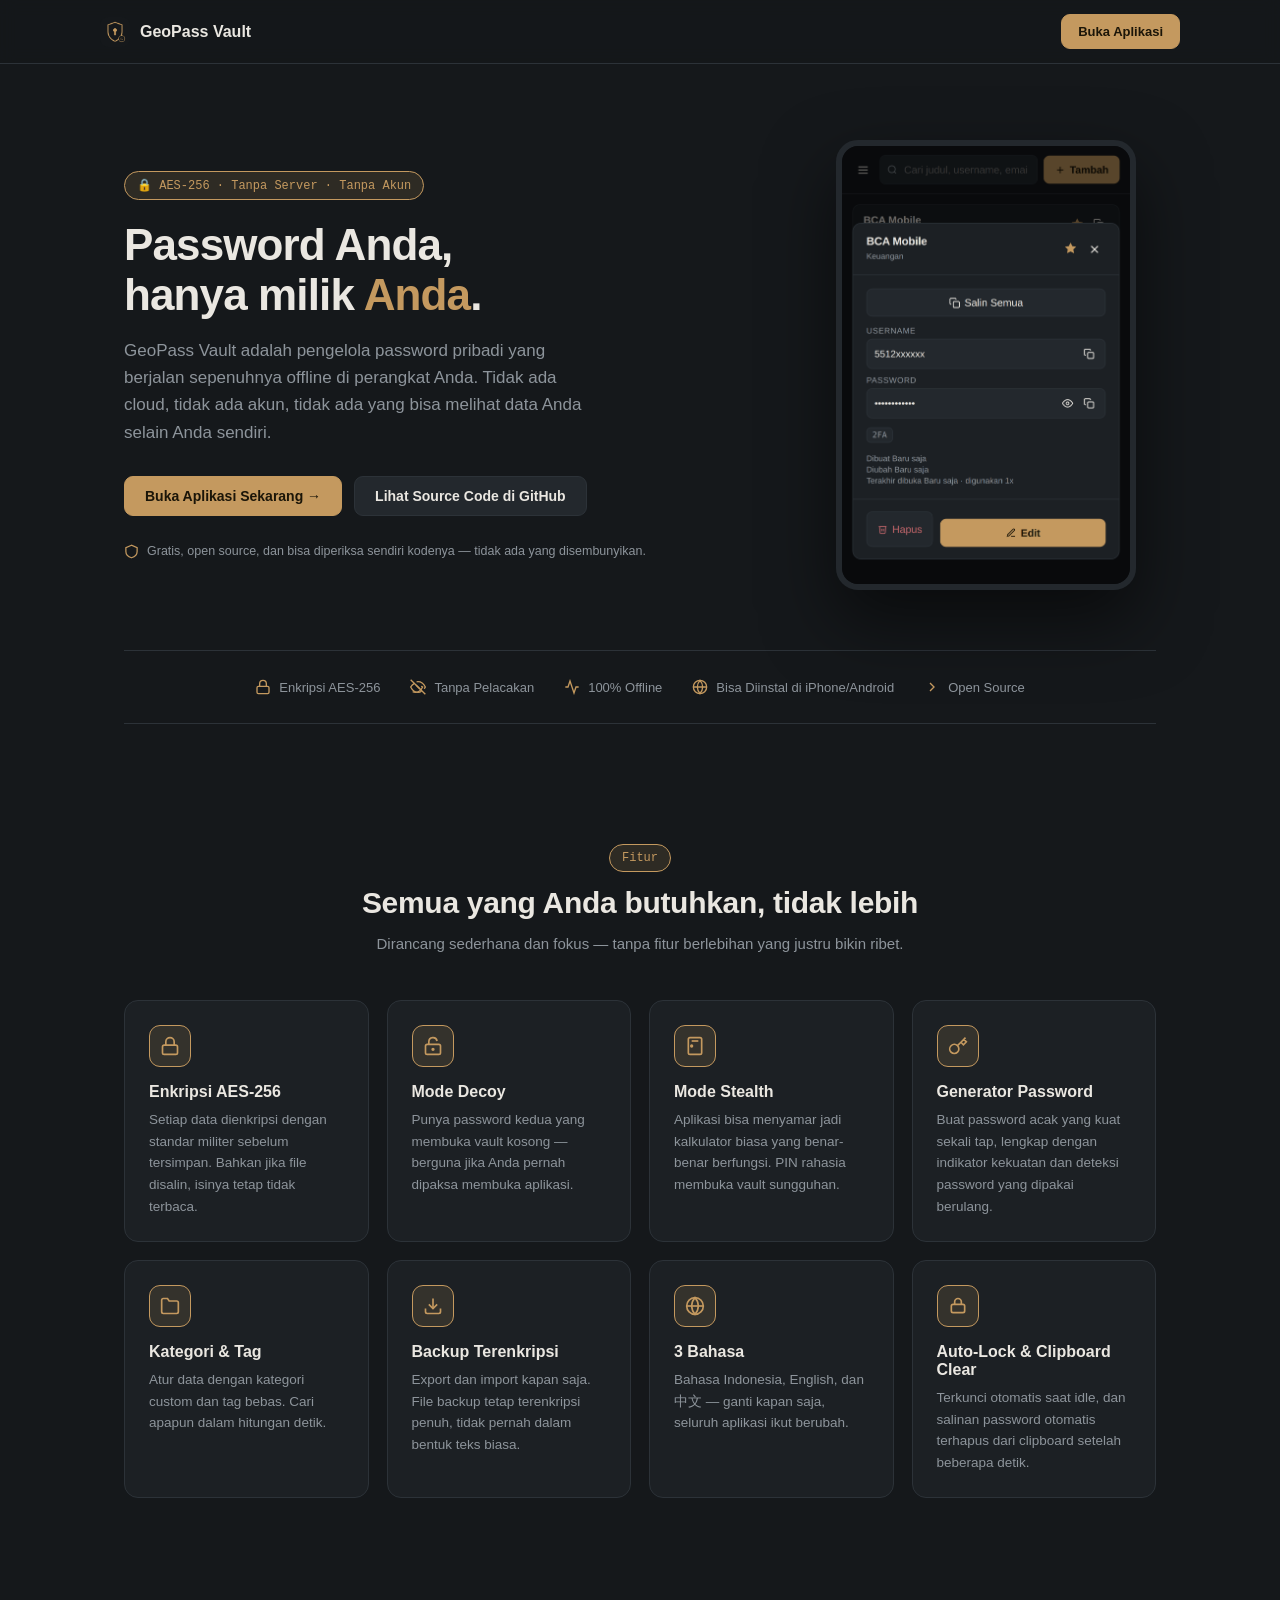
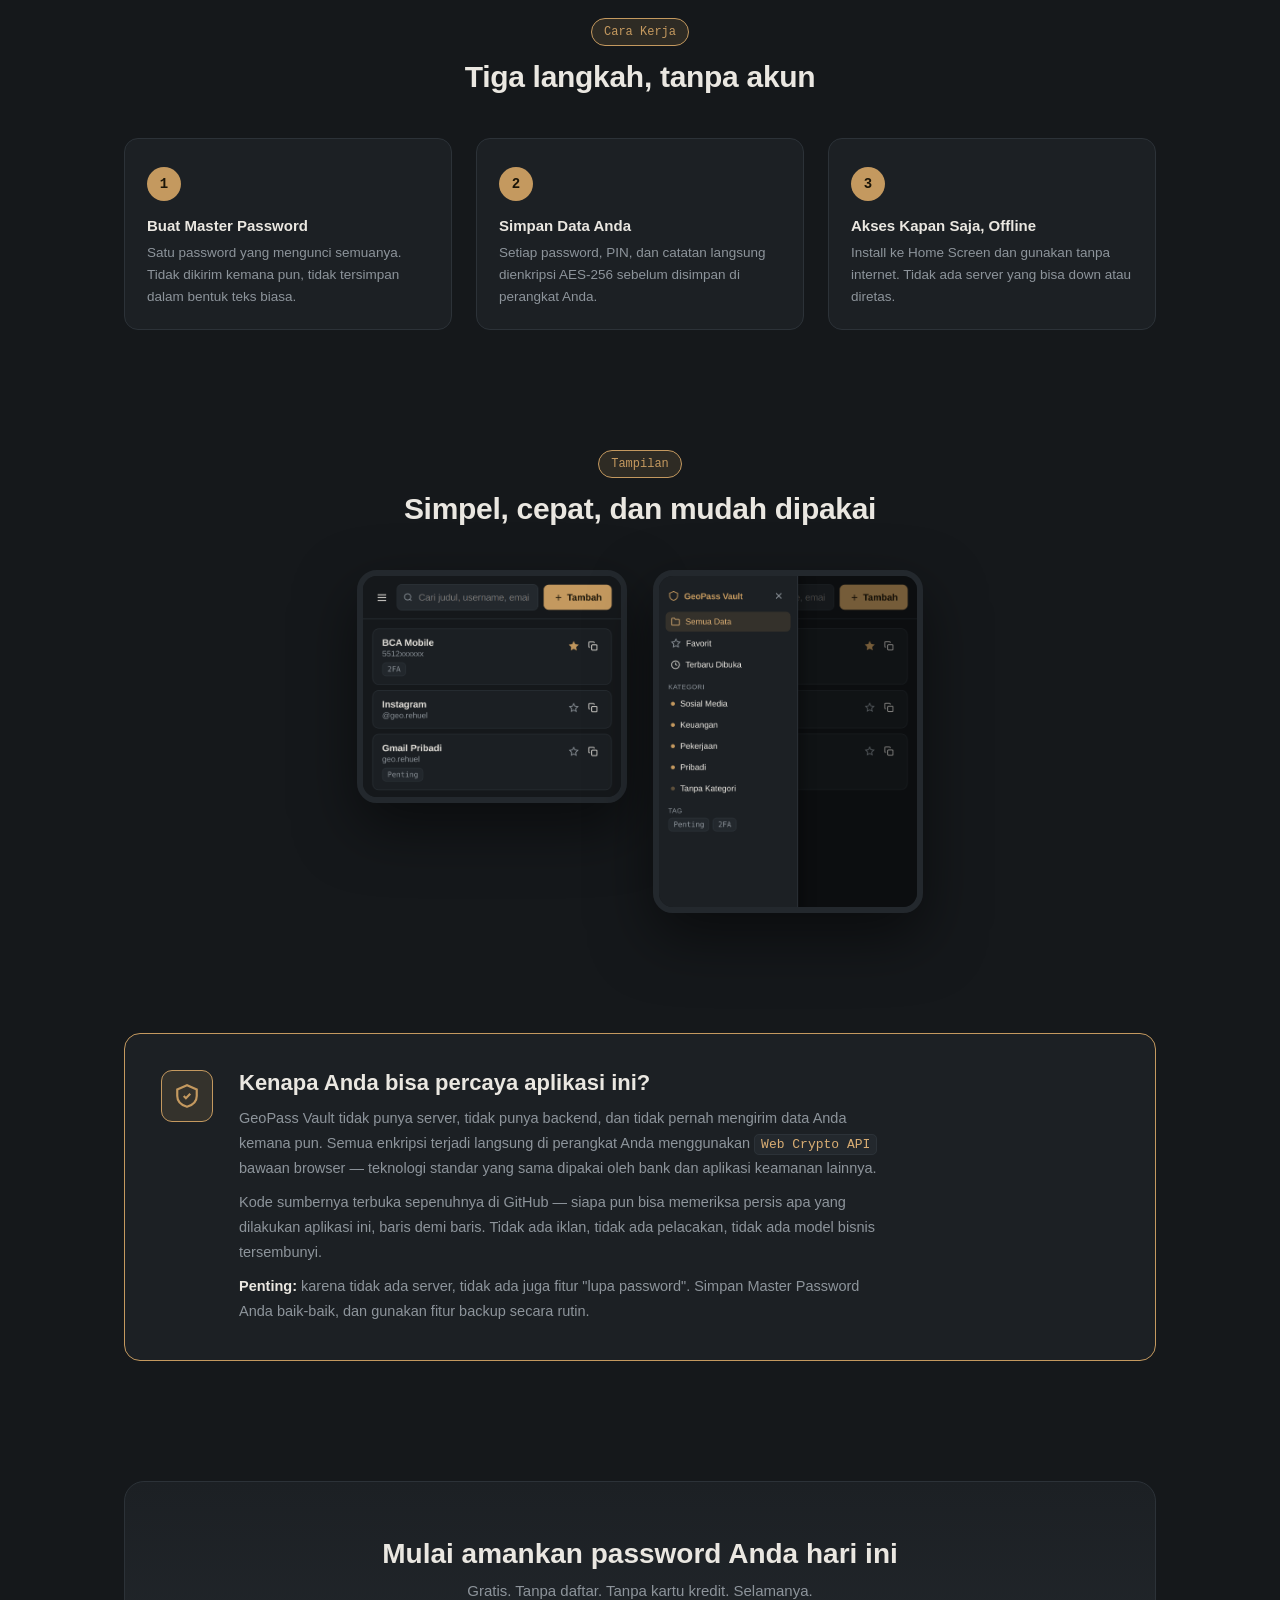
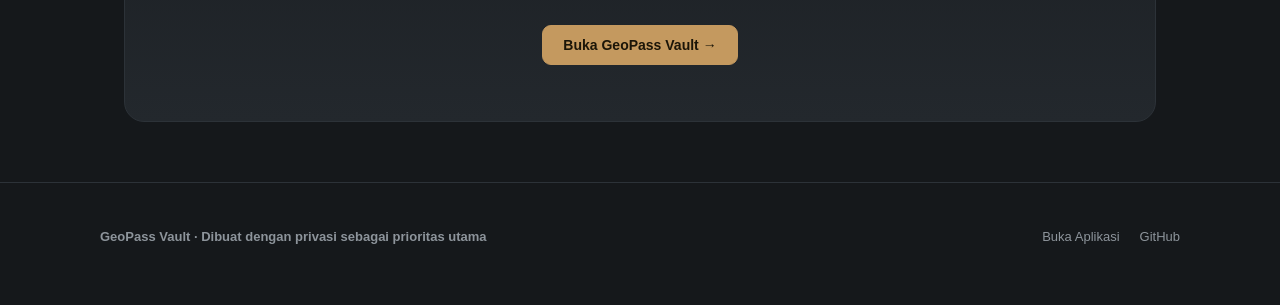
==== landing.html @ f64fac6b "Add files via upload" ====
<!DOCTYPE html>
<html lang="id">
<head>
<meta charset="UTF-8">
<meta name="viewport" content="width=device-width, initial-scale=1">
<title>GeoPass Vault — Password Manager Pribadi, Offline &amp; Terenkripsi</title>
<meta name="description" content="Vault password pribadi yang sepenuhnya offline. AES-256, tanpa server, tanpa akun. Data Anda hanya ada di perangkat Anda.">
<link rel="icon" href="icons/icon-192.png">
<style>
:root{
  --bg:#15181B; --surface:#1C2024; --surface2:#23282D; --border:#2C3238;
  --text:#EAE7E1; --text-muted:#8D949B; --accent:#C4995F; --accent-soft:rgba(196,153,95,0.14);
  --accent-strong:#D9AD73; --success:#74A98B;
  --font-display: -apple-system, BlinkMacSystemFont, 'Segoe UI', Roboto, sans-serif;
  --font-body: -apple-system, BlinkMacSystemFont, 'Segoe UI', Roboto, sans-serif;
  --font-mono: ui-monospace, 'SF Mono', 'Menlo', 'Consolas', monospace;
}
*{box-sizing:border-box;}
html,body{margin:0;padding:0;background:var(--bg);color:var(--text);font-family:var(--font-body);}
body{overflow-x:hidden;}
a{color:inherit;}
.wrap{max-width:1080px;margin:0 auto;padding:0 24px;}
.vault-grid-bg{position:fixed;inset:0;z-index:-1;opacity:0.28;background-image:linear-gradient(var(--border) 1px,transparent 1px),linear-gradient(90deg,var(--border) 1px,transparent 1px);background-size:32px 32px;}

/* Header */
header{position:sticky;top:0;z-index:20;background:rgba(21,24,27,0.85);backdrop-filter:blur(8px);border-bottom:1px solid var(--border);}
.header-inner{display:flex;align-items:center;justify-content:space-between;padding:14px 0;}
.brand{display:flex;align-items:center;gap:10px;font-family:var(--font-display);font-weight:700;font-size:16px;}
.brand img{width:30px;height:30px;border-radius:8px;}
.btn{display:inline-flex;align-items:center;gap:8px;border:1px solid var(--border);background:var(--surface2);color:var(--text);padding:11px 20px;border-radius:9px;font-size:14px;font-weight:600;cursor:pointer;text-decoration:none;transition:all .15s ease;}
.btn:hover{border-color:var(--accent);color:var(--accent-strong);}
.btn-primary{background:var(--accent);border-color:var(--accent);color:#1B1508;}
.btn-primary:hover{background:var(--accent-strong);border-color:var(--accent-strong);color:#1B1508;}
.btn-sm{padding:9px 16px;font-size:13px;}

/* Hero */
.hero{padding:76px 0 40px;display:flex;align-items:center;gap:56px;flex-wrap:wrap;}
.hero-copy{flex:1 1 420px;min-width:300px;}
.eyebrow{display:inline-flex;align-items:center;gap:8px;font-size:12px;color:var(--accent);background:var(--accent-soft);border:1px solid var(--accent);padding:6px 12px;border-radius:20px;font-family:var(--font-mono);margin-bottom:20px;}
h1{font-family:var(--font-display);font-size:44px;line-height:1.12;margin:0 0 18px;letter-spacing:-0.02em;}
h1 span{color:var(--accent);}
.hero-sub{font-size:17px;color:var(--text-muted);line-height:1.6;margin:0 0 30px;max-width:480px;}
.hero-ctas{display:flex;gap:12px;flex-wrap:wrap;margin-bottom:28px;}
.hero-note{font-size:12.5px;color:var(--text-muted);display:flex;align-items:center;gap:8px;}
.hero-note svg{flex-shrink:0;color:var(--accent);}
.hero-shot{flex:1 1 300px;min-width:260px;max-width:340px;display:flex;justify-content:center;}
.hero-shot img{width:100%;max-width:300px;border-radius:22px;border:6px solid var(--surface2);box-shadow:0 30px 70px rgba(0,0,0,0.55);}

/* Trust bar */
.trust-bar{display:flex;flex-wrap:wrap;gap:14px 30px;justify-content:center;padding:28px 0;border-top:1px solid var(--border);border-bottom:1px solid var(--border);margin:20px 0 60px;color:var(--text-muted);font-size:13px;}
.trust-item{display:flex;align-items:center;gap:8px;}
.trust-item svg{color:var(--accent);}

/* Section heading */
.section-head{text-align:center;max-width:560px;margin:0 auto 44px;}
.section-head .eyebrow{margin-bottom:14px;}
.section-head h2{font-family:var(--font-display);font-size:30px;margin:0 0 12px;letter-spacing:-0.01em;}
.section-head p{color:var(--text-muted);font-size:15px;line-height:1.6;margin:0;}
section{padding:60px 0;}

/* Feature grid */
.feature-grid{display:grid;grid-template-columns:repeat(auto-fit,minmax(230px,1fr));gap:18px;}
.feature-card{background:var(--surface);border:1px solid var(--border);border-radius:14px;padding:24px;transition:border-color .15s ease;}
.feature-card:hover{border-color:var(--accent);}
.feature-icon{width:42px;height:42px;border-radius:11px;background:var(--accent-soft);border:1px solid var(--accent);display:flex;align-items:center;justify-content:center;color:var(--accent);margin-bottom:16px;}
.feature-card h3{font-family:var(--font-display);font-size:16px;margin:0 0 8px;}
.feature-card p{color:var(--text-muted);font-size:13.5px;line-height:1.6;margin:0;}

/* How it works */
.steps{display:flex;gap:24px;flex-wrap:wrap;counter-reset:step;}
.step{flex:1 1 240px;position:relative;padding:28px 22px 22px;background:var(--surface);border:1px solid var(--border);border-radius:14px;}
.step-num{width:34px;height:34px;border-radius:50%;background:var(--accent);color:#1B1508;font-weight:700;font-family:var(--font-mono);display:flex;align-items:center;justify-content:center;margin-bottom:16px;font-size:14px;}
.step h3{font-family:var(--font-display);font-size:15px;margin:0 0 8px;}
.step p{color:var(--text-muted);font-size:13.5px;line-height:1.6;margin:0;}

/* Showcase */
.showcase{display:flex;gap:26px;justify-content:center;flex-wrap:wrap;align-items:flex-start;}
.showcase img{width:270px;border-radius:20px;border:6px solid var(--surface2);box-shadow:0 24px 60px rgba(0,0,0,0.5);}

/* Security callout */
.security-box{background:var(--surface);border:1px solid var(--accent);border-radius:16px;padding:36px;display:flex;gap:26px;align-items:flex-start;flex-wrap:wrap;}
.security-box .feature-icon{flex-shrink:0;width:52px;height:52px;}
.security-box h2{font-family:var(--font-display);font-size:22px;margin:0 0 10px;}
.security-box p{color:var(--text-muted);font-size:14.5px;line-height:1.7;margin:0 0 10px;max-width:640px;}
.security-box code{background:var(--surface2);border:1px solid var(--border);padding:2px 6px;border-radius:5px;font-family:var(--font-mono);font-size:13px;color:var(--accent-strong);}

/* CTA band */
.cta-band{text-align:center;background:linear-gradient(180deg,var(--surface),var(--surface2));border:1px solid var(--border);border-radius:20px;padding:56px 24px;}
.cta-band h2{font-family:var(--font-display);font-size:28px;margin:0 0 12px;}
.cta-band p{color:var(--text-muted);margin:0 0 26px;font-size:15px;}

/* Footer */
footer{border-top:1px solid var(--border);padding:32px 0 48px;color:var(--text-muted);font-size:13px;display:flex;justify-content:space-between;align-items:center;gap:16px;flex-wrap:wrap;}
footer .brand{font-size:13px;color:var(--text-muted);}
footer a{text-decoration:none;color:var(--text-muted);}
footer a:hover{color:var(--accent);}
.footer-links{display:flex;gap:20px;flex-wrap:wrap;}

@media (max-width:640px){
  h1{font-size:32px;}
  .hero{padding:48px 0 28px;flex-direction:column;}
  .section-head h2{font-size:24px;}
  .security-box{padding:24px;}
}
</style>
</head>
<body>
<div class="vault-grid-bg"></div>

<header>
  <div class="wrap header-inner">
    <div class="brand"><img src="icons/icon-192.png" alt="GeoPass Vault"> GeoPass Vault</div>
    <a class="btn btn-primary btn-sm" href="index.html">Buka Aplikasi</a>
  </div>
</header>

<div class="wrap">

  <section class="hero" style="padding-top:76px;">
    <div class="hero-copy">
      <div class="eyebrow">🔒 AES-256 · Tanpa Server · Tanpa Akun</div>
      <h1>Password Anda,<br>hanya milik <span>Anda</span>.</h1>
      <p class="hero-sub">GeoPass Vault adalah pengelola password pribadi yang berjalan sepenuhnya offline di perangkat Anda. Tidak ada cloud, tidak ada akun, tidak ada yang bisa melihat data Anda selain Anda sendiri.</p>
      <div class="hero-ctas">
        <a class="btn btn-primary" href="index.html">Buka Aplikasi Sekarang →</a>
        <a class="btn" href="https://github.com/Georehuel/geopass-vault" target="_blank" rel="noopener">Lihat Source Code di GitHub</a>
      </div>
      <div class="hero-note">
        <svg width="15" height="15" viewBox="0 0 24 24" fill="none" stroke="currentColor" stroke-width="2"><path d="M12 2 3 6v6c0 5 4 8.5 9 10 5-1.5 9-5 9-10V6z"/></svg>
        Gratis, open source, dan bisa diperiksa sendiri kodenya — tidak ada yang disembunyikan.
      </div>
    </div>
    <div class="hero-shot"><img src="landing-assets/crop-detail.png" alt="Tampilan detail data di GeoPass Vault"></div>
  </section>

  <div class="trust-bar">
    <div class="trust-item"><svg width="16" height="16" viewBox="0 0 24 24" fill="none" stroke="currentColor" stroke-width="2"><rect x="3" y="11" width="18" height="11" rx="2"/><path d="M7 11V7a5 5 0 0 1 10 0v4"/></svg> Enkripsi AES-256</div>
    <div class="trust-item"><svg width="16" height="16" viewBox="0 0 24 24" fill="none" stroke="currentColor" stroke-width="2"><line x1="1" y1="1" x2="23" y2="23"/><path d="M16.72 11.06A10.94 10.94 0 0 1 19 12s-4 8-11 8a9.74 9.74 0 0 1-4-.94"/><path d="M9.9 4.24A9.12 9.12 0 0 1 12 4c7 0 11 8 11 8a13.16 13.16 0 0 1-1.67 2.68"/><path d="M6.61 6.61A13.526 13.526 0 0 0 1 12s4 8 11 8a9.74 9.74 0 0 0 5.39-1.61"/><line x1="9" y1="9" x2="15" y2="15"/></svg> Tanpa Pelacakan</div>
    <div class="trust-item"><svg width="16" height="16" viewBox="0 0 24 24" fill="none" stroke="currentColor" stroke-width="2"><path d="M22 12h-4l-3 9L9 3l-3 9H2"/></svg> 100% Offline</div>
    <div class="trust-item"><svg width="16" height="16" viewBox="0 0 24 24" fill="none" stroke="currentColor" stroke-width="2"><circle cx="12" cy="12" r="10"/><path d="M2 12h20M12 2a15.3 15.3 0 0 1 4 10 15.3 15.3 0 0 1-4 10 15.3 15.3 0 0 1-4-10 15.3 15.3 0 0 1 4-10z"/></svg> Bisa Diinstal di iPhone/Android</div>
    <div class="trust-item"><svg width="16" height="16" viewBox="0 0 24 24" fill="none" stroke="currentColor" stroke-width="2"><path d="M9 18l6-6-6-6"/></svg> Open Source</div>
  </div>

  <section id="fitur">
    <div class="section-head">
      <div class="eyebrow">Fitur</div>
      <h2>Semua yang Anda butuhkan, tidak lebih</h2>
      <p>Dirancang sederhana dan fokus — tanpa fitur berlebihan yang justru bikin ribet.</p>
    </div>
    <div class="feature-grid">
      <div class="feature-card">
        <div class="feature-icon"><svg width="20" height="20" viewBox="0 0 24 24" fill="none" stroke="currentColor" stroke-width="2"><rect x="3" y="11" width="18" height="11" rx="2"/><path d="M7 11V7a5 5 0 0 1 10 0v4"/></svg></div>
        <h3>Enkripsi AES-256</h3>
        <p>Setiap data dienkripsi dengan standar militer sebelum tersimpan. Bahkan jika file disalin, isinya tetap tidak terbaca.</p>
      </div>
      <div class="feature-card">
        <div class="feature-icon"><svg width="20" height="20" viewBox="0 0 24 24" fill="none" stroke="currentColor" stroke-width="2"><circle cx="12" cy="16" r="1"/><rect x="3" y="10" width="18" height="12" rx="2"/><path d="M7 10V7a5 5 0 0 1 9.9-1"/></svg></div>
        <h3>Mode Decoy</h3>
        <p>Punya password kedua yang membuka vault kosong — berguna jika Anda pernah dipaksa membuka aplikasi.</p>
      </div>
      <div class="feature-card">
        <div class="feature-icon"><svg width="20" height="20" viewBox="0 0 24 24" fill="none" stroke="currentColor" stroke-width="2"><rect x="4" y="2" width="16" height="20" rx="2"/><line x1="8" y1="6" x2="16" y2="6"/><circle cx="8" cy="12" r="1"/></svg></div>
        <h3>Mode Stealth</h3>
        <p>Aplikasi bisa menyamar jadi kalkulator biasa yang benar-benar berfungsi. PIN rahasia membuka vault sungguhan.</p>
      </div>
      <div class="feature-card">
        <div class="feature-icon"><svg width="20" height="20" viewBox="0 0 24 24" fill="none" stroke="currentColor" stroke-width="2"><path d="M21 2l-2 2m-7.61 7.61a5.5 5.5 0 1 1-7.778 7.778 5.5 5.5 0 0 1 7.777-7.777zm0 0L15.5 7.5m0 0l3 3L22 7l-3-3m-3.5 3.5L19 4"/></svg></div>
        <h3>Generator Password</h3>
        <p>Buat password acak yang kuat sekali tap, lengkap dengan indikator kekuatan dan deteksi password yang dipakai berulang.</p>
      </div>
      <div class="feature-card">
        <div class="feature-icon"><svg width="20" height="20" viewBox="0 0 24 24" fill="none" stroke="currentColor" stroke-width="2"><path d="M22 19a2 2 0 0 1-2 2H4a2 2 0 0 1-2-2V5a2 2 0 0 1 2-2h5l2 3h9a2 2 0 0 1 2 2z"/></svg></div>
        <h3>Kategori &amp; Tag</h3>
        <p>Atur data dengan kategori custom dan tag bebas. Cari apapun dalam hitungan detik.</p>
      </div>
      <div class="feature-card">
        <div class="feature-icon"><svg width="20" height="20" viewBox="0 0 24 24" fill="none" stroke="currentColor" stroke-width="2"><path d="M21 15v4a2 2 0 0 1-2 2H5a2 2 0 0 1-2-2v-4"/><polyline points="7 10 12 15 17 10"/><line x1="12" y1="15" x2="12" y2="3"/></svg></div>
        <h3>Backup Terenkripsi</h3>
        <p>Export dan import kapan saja. File backup tetap terenkripsi penuh, tidak pernah dalam bentuk teks biasa.</p>
      </div>
      <div class="feature-card">
        <div class="feature-icon"><svg width="20" height="20" viewBox="0 0 24 24" fill="none" stroke="currentColor" stroke-width="2"><circle cx="12" cy="12" r="10"/><line x1="2" y1="12" x2="22" y2="12"/><path d="M12 2a15.3 15.3 0 0 1 4 10 15.3 15.3 0 0 1-4 10 15.3 15.3 0 0 1-4-10 15.3 15.3 0 0 1 4-10z"/></svg></div>
        <h3>3 Bahasa</h3>
        <p>Bahasa Indonesia, English, dan 中文 — ganti kapan saja, seluruh aplikasi ikut berubah.</p>
      </div>
      <div class="feature-card">
        <div class="feature-icon"><svg width="20" height="20" viewBox="0 0 24 24" fill="none" stroke="currentColor" stroke-width="2"><rect x="4" y="10" width="16" height="10" rx="2"/><path d="M8 10V7a4 4 0 0 1 8 0v3"/></svg></div>
        <h3>Auto-Lock &amp; Clipboard Clear</h3>
        <p>Terkunci otomatis saat idle, dan salinan password otomatis terhapus dari clipboard setelah beberapa detik.</p>
      </div>
    </div>
  </section>

  <section id="cara-kerja">
    <div class="section-head">
      <div class="eyebrow">Cara Kerja</div>
      <h2>Tiga langkah, tanpa akun</h2>
    </div>
    <div class="steps">
      <div class="step"><div class="step-num">1</div><h3>Buat Master Password</h3><p>Satu password yang mengunci semuanya. Tidak dikirim kemana pun, tidak tersimpan dalam bentuk teks biasa.</p></div>
      <div class="step"><div class="step-num">2</div><h3>Simpan Data Anda</h3><p>Setiap password, PIN, dan catatan langsung dienkripsi AES-256 sebelum disimpan di perangkat Anda.</p></div>
      <div class="step"><div class="step-num">3</div><h3>Akses Kapan Saja, Offline</h3><p>Install ke Home Screen dan gunakan tanpa internet. Tidak ada server yang bisa down atau diretas.</p></div>
    </div>
  </section>

  <section id="tampilan">
    <div class="section-head">
      <div class="eyebrow">Tampilan</div>
      <h2>Simpel, cepat, dan mudah dipakai</h2>
    </div>
    <div class="showcase">
      <img src="landing-assets/crop-vault.png" alt="Daftar data tersimpan di GeoPass Vault">
      <img src="landing-assets/crop-sidebar.png" alt="Menu kategori dan navigasi GeoPass Vault">
    </div>
  </section>

  <section id="keamanan">
    <div class="security-box">
      <div class="feature-icon"><svg width="26" height="26" viewBox="0 0 24 24" fill="none" stroke="currentColor" stroke-width="2"><path d="M12 2 3 6v6c0 5 4 8.5 9 10 5-1.5 9-5 9-10V6z"/><polyline points="9 12 11 14 15 10"/></svg></div>
      <div>
        <h2>Kenapa Anda bisa percaya aplikasi ini?</h2>
        <p>GeoPass Vault tidak punya server, tidak punya backend, dan tidak pernah mengirim data Anda kemana pun. Semua enkripsi terjadi langsung di perangkat Anda menggunakan <code>Web Crypto API</code> bawaan browser — teknologi standar yang sama dipakai oleh bank dan aplikasi keamanan lainnya.</p>
        <p>Kode sumbernya terbuka sepenuhnya di GitHub — siapa pun bisa memeriksa persis apa yang dilakukan aplikasi ini, baris demi baris. Tidak ada iklan, tidak ada pelacakan, tidak ada model bisnis tersembunyi.</p>
        <p style="margin-bottom:0;"><strong style="color:var(--text);">Penting:</strong> karena tidak ada server, tidak ada juga fitur "lupa password". Simpan Master Password Anda baik-baik, dan gunakan fitur backup secara rutin.</p>
      </div>
    </div>
  </section>

  <section>
    <div class="cta-band">
      <h2>Mulai amankan password Anda hari ini</h2>
      <p>Gratis. Tanpa daftar. Tanpa kartu kredit. Selamanya.</p>
      <a class="btn btn-primary" href="index.html">Buka GeoPass Vault →</a>
    </div>
  </section>

</div>

<footer>
  <div class="wrap header-inner" style="width:100%;">
    <div class="brand">GeoPass Vault · Dibuat dengan privasi sebagai prioritas utama</div>
    <div class="footer-links">
      <a href="index.html">Buka Aplikasi</a>
      <a href="https://github.com/Georehuel/geopass-vault" target="_blank" rel="noopener">GitHub</a>
    </div>
  </div>
</footer>

</body>
</html>
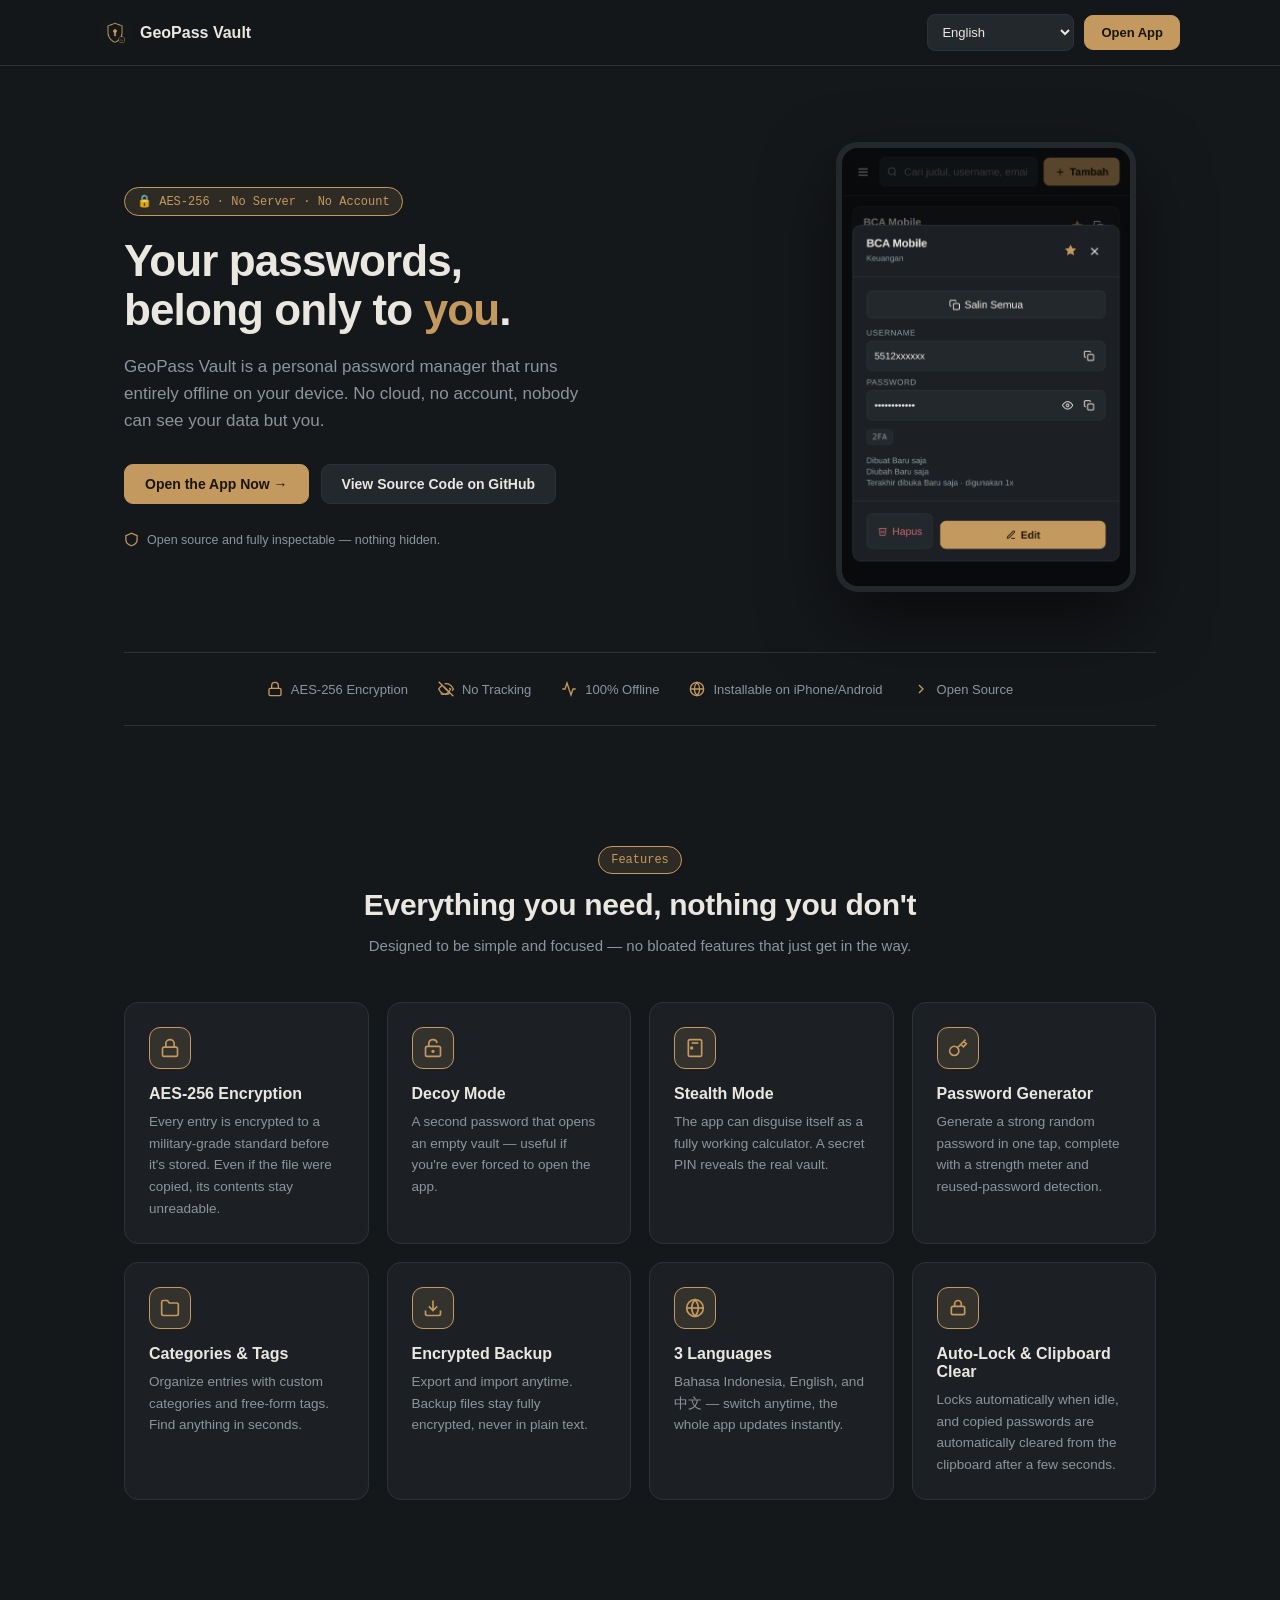
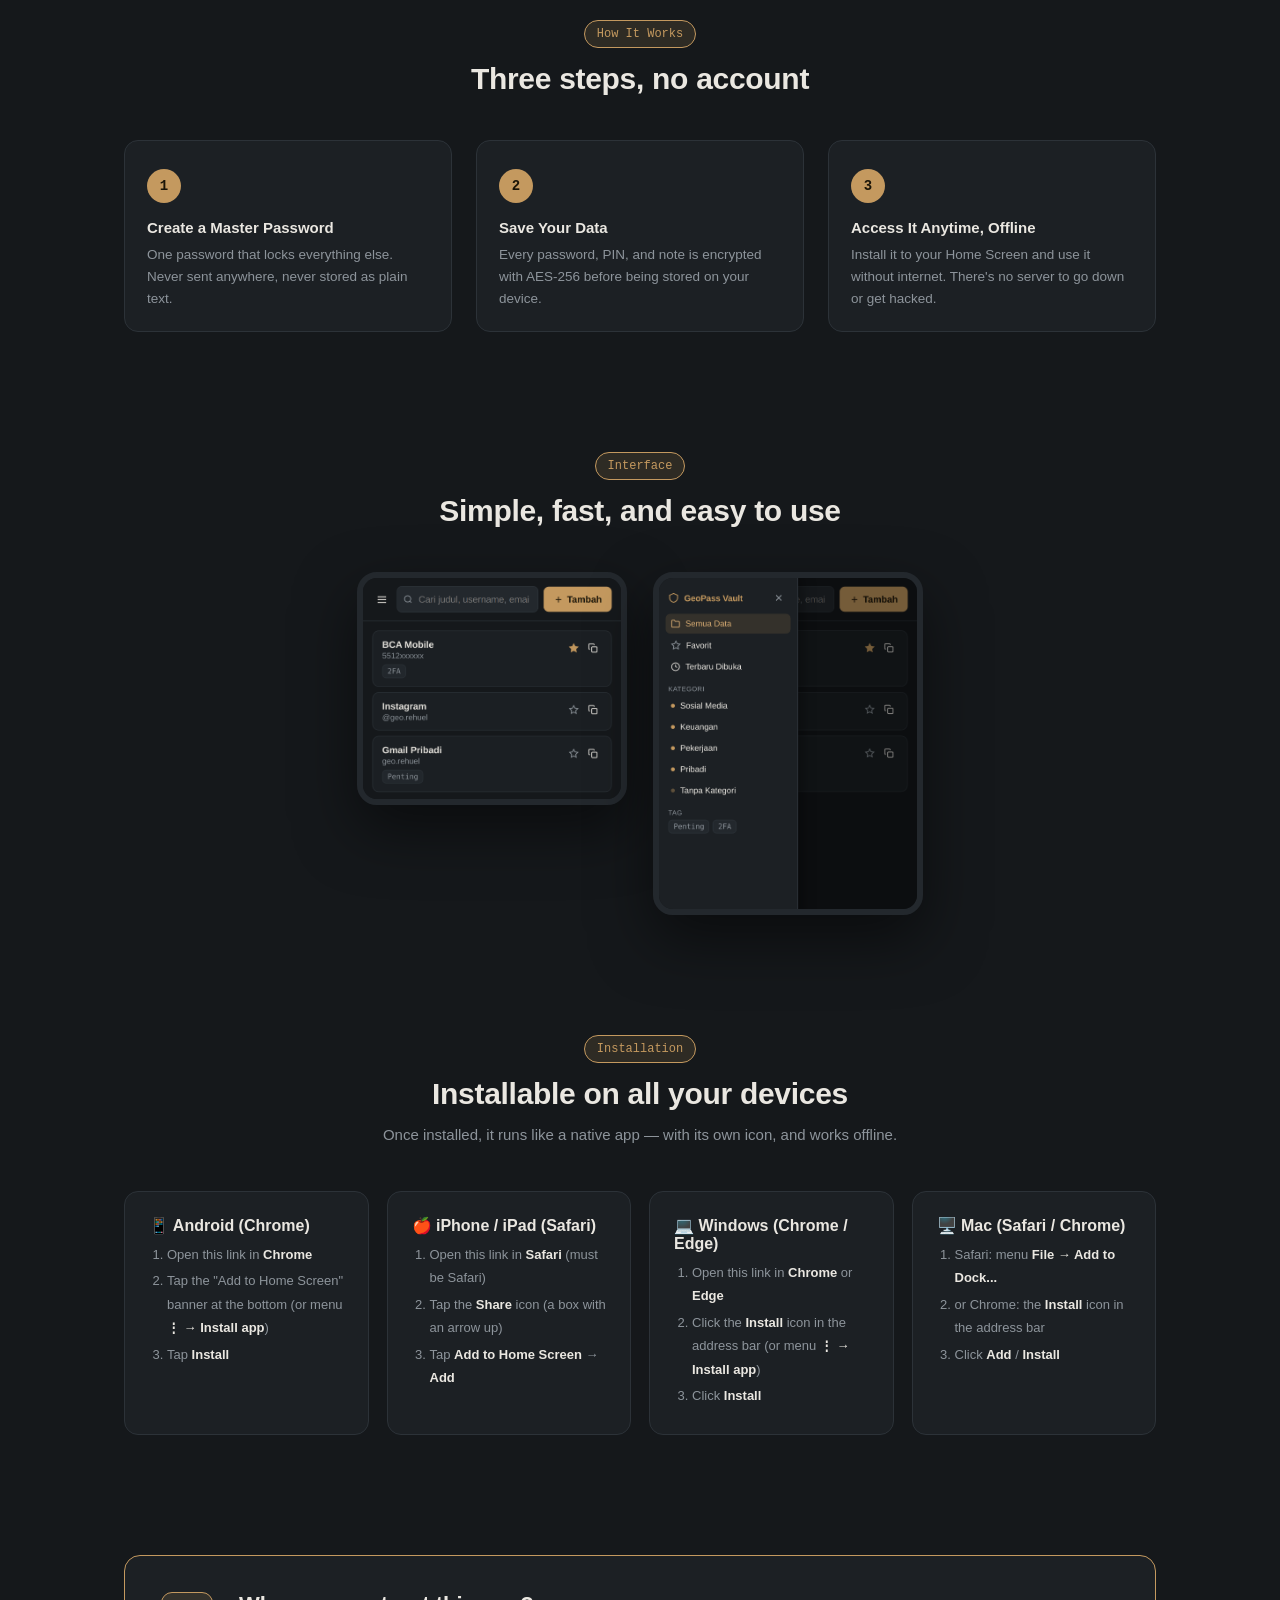
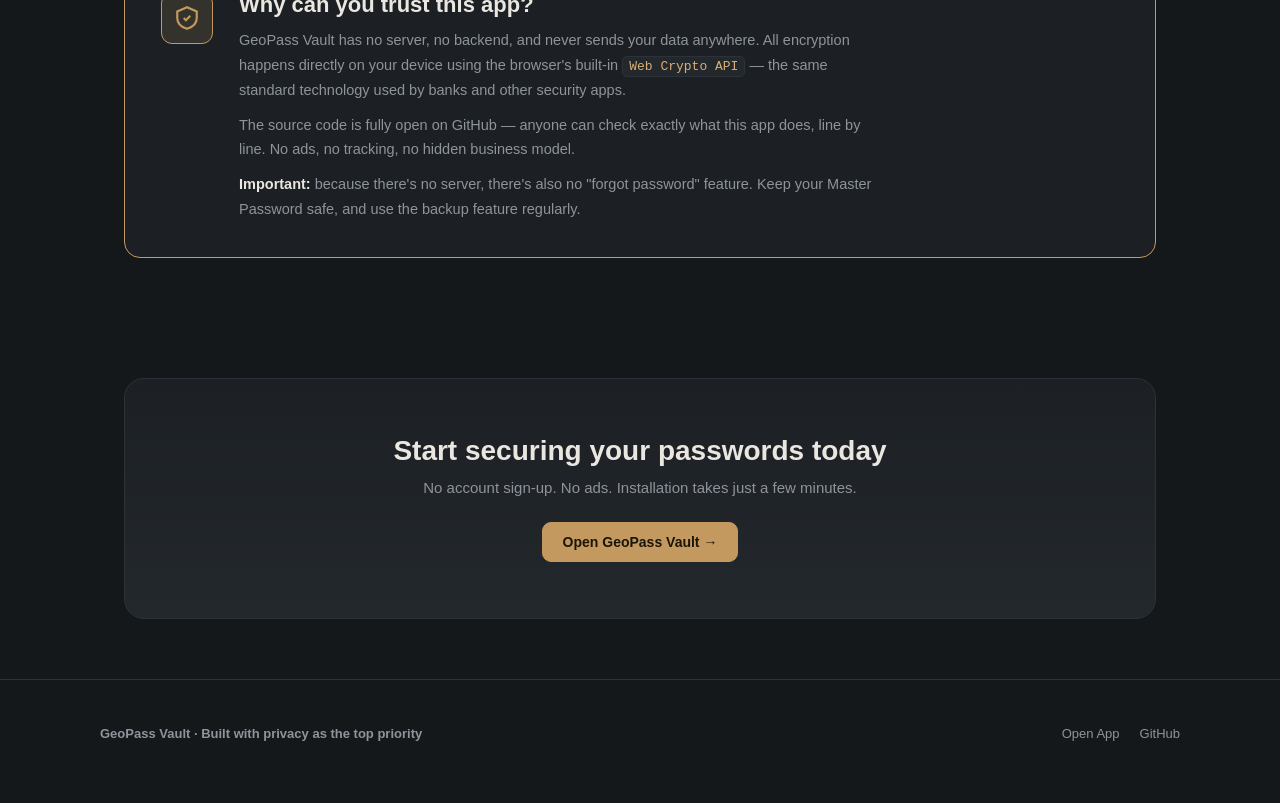
==== commit be85af11: "Add files via upload" ====
--- a/landing.html
+++ b/landing.html
@@ -3,8 +3,8 @@
 <head>
 <meta charset="UTF-8">
 <meta name="viewport" content="width=device-width, initial-scale=1">
-<title>GeoPass Vault — Password Manager Pribadi, Offline &amp; Terenkripsi</title>
-<meta name="description" content="Vault password pribadi yang sepenuhnya offline. AES-256, tanpa server, tanpa akun. Data Anda hanya ada di perangkat Anda.">
+<title data-i18n="page_title">GeoPass Vault — Password Manager Pribadi, Offline &amp; Terenkripsi</title>
+<meta name="description" id="meta-desc" content="Vault password pribadi yang sepenuhnya offline. AES-256, tanpa server, tanpa akun. Data Anda hanya ada di perangkat Anda.">
 <link rel="icon" href="icons/icon-192.png">
 <style>
 :root{
@@ -65,6 +65,9 @@
 .feature-icon{width:42px;height:42px;border-radius:11px;background:var(--accent-soft);border:1px solid var(--accent);display:flex;align-items:center;justify-content:center;color:var(--accent);margin-bottom:16px;}
 .feature-card h3{font-family:var(--font-display);font-size:16px;margin:0 0 8px;}
 .feature-card p{color:var(--text-muted);font-size:13.5px;line-height:1.6;margin:0;}
+.install-steps{margin:0;padding-left:18px;color:var(--text-muted);font-size:13px;line-height:1.8;}
+.install-steps li{margin-bottom:3px;}
+.install-steps strong{color:var(--text);font-weight:600;}
 
 /* How it works */
 .steps{display:flex;gap:24px;flex-wrap:wrap;counter-reset:step;}
@@ -95,6 +98,9 @@
 footer a{text-decoration:none;color:var(--text-muted);}
 footer a:hover{color:var(--accent);}
 .footer-links{display:flex;gap:20px;flex-wrap:wrap;}
+.lang-switch{background:var(--surface2);border:1px solid var(--border);color:var(--text);border-radius:8px;padding:9px 10px;font-size:13px;font-family:var(--font-body);cursor:pointer;}
+.lang-switch:hover{border-color:var(--accent);}
+.header-actions{display:flex;align-items:center;gap:10px;}
 
 @media (max-width:640px){
   h1{font-size:32px;}
@@ -110,7 +116,14 @@
 <header>
   <div class="wrap header-inner">
     <div class="brand"><img src="icons/icon-192.png" alt="GeoPass Vault"> GeoPass Vault</div>
-    <a class="btn btn-primary btn-sm" href="index.html">Buka Aplikasi</a>
+    <div class="header-actions">
+      <select id="lang-switch" class="lang-switch" aria-label="Language">
+        <option value="id">Bahasa Indonesia</option>
+        <option value="en">English</option>
+        <option value="zh">中文</option>
+      </select>
+      <a class="btn btn-primary btn-sm" href="index.html" data-i18n="nav_open_app">Buka Aplikasi</a>
+    </div>
   </div>
 </header>
 
@@ -118,99 +131,141 @@
 
   <section class="hero" style="padding-top:76px;">
     <div class="hero-copy">
-      <div class="eyebrow">🔒 AES-256 · Tanpa Server · Tanpa Akun</div>
-      <h1>Password Anda,<br>hanya milik <span>Anda</span>.</h1>
-      <p class="hero-sub">GeoPass Vault adalah pengelola password pribadi yang berjalan sepenuhnya offline di perangkat Anda. Tidak ada cloud, tidak ada akun, tidak ada yang bisa melihat data Anda selain Anda sendiri.</p>
+      <div class="eyebrow" data-i18n="hero_eyebrow">🔒 AES-256 · Tanpa Server · Tanpa Akun</div>
+      <h1 data-i18n="hero_title">Password Anda,<br>hanya milik <span>Anda</span>.</h1>
+      <p class="hero-sub" data-i18n="hero_sub">GeoPass Vault adalah pengelola password pribadi yang berjalan sepenuhnya offline di perangkat Anda. Tidak ada cloud, tidak ada akun, tidak ada yang bisa melihat data Anda selain Anda sendiri.</p>
       <div class="hero-ctas">
-        <a class="btn btn-primary" href="index.html">Buka Aplikasi Sekarang →</a>
-        <a class="btn" href="https://github.com/Georehuel/geopass-vault" target="_blank" rel="noopener">Lihat Source Code di GitHub</a>
+        <a class="btn btn-primary" href="index.html" data-i18n="hero_cta_primary">Buka Aplikasi Sekarang →</a>
+        <a class="btn" href="https://github.com/Georehuel/geopass-vault" target="_blank" rel="noopener" data-i18n="hero_cta_secondary">Lihat Source Code di GitHub</a>
       </div>
       <div class="hero-note">
         <svg width="15" height="15" viewBox="0 0 24 24" fill="none" stroke="currentColor" stroke-width="2"><path d="M12 2 3 6v6c0 5 4 8.5 9 10 5-1.5 9-5 9-10V6z"/></svg>
-        Gratis, open source, dan bisa diperiksa sendiri kodenya — tidak ada yang disembunyikan.
-      </div>
-    </div>
-    <div class="hero-shot"><img src="landing-assets/crop-detail.png" alt="Tampilan detail data di GeoPass Vault"></div>
+        <span data-i18n="hero_note">Open source dan bisa diperiksa sendiri kodenya — tidak ada yang disembunyikan.</span>
+      </div>
+    </div>
+    <div class="hero-shot"><img src="landing-assets/crop-detail.png" alt="Tampilan detail data di GeoPass Vault" data-i18n-alt="alt_detail"></div>
   </section>
 
   <div class="trust-bar">
-    <div class="trust-item"><svg width="16" height="16" viewBox="0 0 24 24" fill="none" stroke="currentColor" stroke-width="2"><rect x="3" y="11" width="18" height="11" rx="2"/><path d="M7 11V7a5 5 0 0 1 10 0v4"/></svg> Enkripsi AES-256</div>
-    <div class="trust-item"><svg width="16" height="16" viewBox="0 0 24 24" fill="none" stroke="currentColor" stroke-width="2"><line x1="1" y1="1" x2="23" y2="23"/><path d="M16.72 11.06A10.94 10.94 0 0 1 19 12s-4 8-11 8a9.74 9.74 0 0 1-4-.94"/><path d="M9.9 4.24A9.12 9.12 0 0 1 12 4c7 0 11 8 11 8a13.16 13.16 0 0 1-1.67 2.68"/><path d="M6.61 6.61A13.526 13.526 0 0 0 1 12s4 8 11 8a9.74 9.74 0 0 0 5.39-1.61"/><line x1="9" y1="9" x2="15" y2="15"/></svg> Tanpa Pelacakan</div>
-    <div class="trust-item"><svg width="16" height="16" viewBox="0 0 24 24" fill="none" stroke="currentColor" stroke-width="2"><path d="M22 12h-4l-3 9L9 3l-3 9H2"/></svg> 100% Offline</div>
-    <div class="trust-item"><svg width="16" height="16" viewBox="0 0 24 24" fill="none" stroke="currentColor" stroke-width="2"><circle cx="12" cy="12" r="10"/><path d="M2 12h20M12 2a15.3 15.3 0 0 1 4 10 15.3 15.3 0 0 1-4 10 15.3 15.3 0 0 1-4-10 15.3 15.3 0 0 1 4-10z"/></svg> Bisa Diinstal di iPhone/Android</div>
-    <div class="trust-item"><svg width="16" height="16" viewBox="0 0 24 24" fill="none" stroke="currentColor" stroke-width="2"><path d="M9 18l6-6-6-6"/></svg> Open Source</div>
+    <div class="trust-item"><svg width="16" height="16" viewBox="0 0 24 24" fill="none" stroke="currentColor" stroke-width="2"><rect x="3" y="11" width="18" height="11" rx="2"/><path d="M7 11V7a5 5 0 0 1 10 0v4"/></svg> <span data-i18n="trust_1">Enkripsi AES-256</span></div>
+    <div class="trust-item"><svg width="16" height="16" viewBox="0 0 24 24" fill="none" stroke="currentColor" stroke-width="2"><line x1="1" y1="1" x2="23" y2="23"/><path d="M16.72 11.06A10.94 10.94 0 0 1 19 12s-4 8-11 8a9.74 9.74 0 0 1-4-.94"/><path d="M9.9 4.24A9.12 9.12 0 0 1 12 4c7 0 11 8 11 8a13.16 13.16 0 0 1-1.67 2.68"/><path d="M6.61 6.61A13.526 13.526 0 0 0 1 12s4 8 11 8a9.74 9.74 0 0 0 5.39-1.61"/><line x1="9" y1="9" x2="15" y2="15"/></svg> <span data-i18n="trust_2">Tanpa Pelacakan</span></div>
+    <div class="trust-item"><svg width="16" height="16" viewBox="0 0 24 24" fill="none" stroke="currentColor" stroke-width="2"><path d="M22 12h-4l-3 9L9 3l-3 9H2"/></svg> <span data-i18n="trust_3">100% Offline</span></div>
+    <div class="trust-item"><svg width="16" height="16" viewBox="0 0 24 24" fill="none" stroke="currentColor" stroke-width="2"><circle cx="12" cy="12" r="10"/><path d="M2 12h20M12 2a15.3 15.3 0 0 1 4 10 15.3 15.3 0 0 1-4 10 15.3 15.3 0 0 1-4-10 15.3 15.3 0 0 1 4-10z"/></svg> <span data-i18n="trust_4">Bisa Diinstal di iPhone/Android</span></div>
+    <div class="trust-item"><svg width="16" height="16" viewBox="0 0 24 24" fill="none" stroke="currentColor" stroke-width="2"><path d="M9 18l6-6-6-6"/></svg> <span data-i18n="trust_5">Open Source</span></div>
   </div>
 
   <section id="fitur">
     <div class="section-head">
-      <div class="eyebrow">Fitur</div>
-      <h2>Semua yang Anda butuhkan, tidak lebih</h2>
-      <p>Dirancang sederhana dan fokus — tanpa fitur berlebihan yang justru bikin ribet.</p>
+      <div class="eyebrow" data-i18n="fitur_eyebrow">Fitur</div>
+      <h2 data-i18n="fitur_title">Semua yang Anda butuhkan, tidak lebih</h2>
+      <p data-i18n="fitur_sub">Dirancang sederhana dan fokus — tanpa fitur berlebihan yang justru bikin ribet.</p>
     </div>
     <div class="feature-grid">
       <div class="feature-card">
         <div class="feature-icon"><svg width="20" height="20" viewBox="0 0 24 24" fill="none" stroke="currentColor" stroke-width="2"><rect x="3" y="11" width="18" height="11" rx="2"/><path d="M7 11V7a5 5 0 0 1 10 0v4"/></svg></div>
-        <h3>Enkripsi AES-256</h3>
-        <p>Setiap data dienkripsi dengan standar militer sebelum tersimpan. Bahkan jika file disalin, isinya tetap tidak terbaca.</p>
+        <h3 data-i18n="feat1_title">Enkripsi AES-256</h3>
+        <p data-i18n="feat1_desc">Setiap data dienkripsi dengan standar militer sebelum tersimpan. Bahkan jika file disalin, isinya tetap tidak terbaca.</p>
       </div>
       <div class="feature-card">
         <div class="feature-icon"><svg width="20" height="20" viewBox="0 0 24 24" fill="none" stroke="currentColor" stroke-width="2"><circle cx="12" cy="16" r="1"/><rect x="3" y="10" width="18" height="12" rx="2"/><path d="M7 10V7a5 5 0 0 1 9.9-1"/></svg></div>
-        <h3>Mode Decoy</h3>
-        <p>Punya password kedua yang membuka vault kosong — berguna jika Anda pernah dipaksa membuka aplikasi.</p>
+        <h3 data-i18n="feat2_title">Mode Decoy</h3>
+        <p data-i18n="feat2_desc">Punya password kedua yang membuka vault kosong — berguna jika Anda pernah dipaksa membuka aplikasi.</p>
       </div>
       <div class="feature-card">
         <div class="feature-icon"><svg width="20" height="20" viewBox="0 0 24 24" fill="none" stroke="currentColor" stroke-width="2"><rect x="4" y="2" width="16" height="20" rx="2"/><line x1="8" y1="6" x2="16" y2="6"/><circle cx="8" cy="12" r="1"/></svg></div>
-        <h3>Mode Stealth</h3>
-        <p>Aplikasi bisa menyamar jadi kalkulator biasa yang benar-benar berfungsi. PIN rahasia membuka vault sungguhan.</p>
+        <h3 data-i18n="feat3_title">Mode Stealth</h3>
+        <p data-i18n="feat3_desc">Aplikasi bisa menyamar jadi kalkulator biasa yang benar-benar berfungsi. PIN rahasia membuka vault sungguhan.</p>
       </div>
       <div class="feature-card">
         <div class="feature-icon"><svg width="20" height="20" viewBox="0 0 24 24" fill="none" stroke="currentColor" stroke-width="2"><path d="M21 2l-2 2m-7.61 7.61a5.5 5.5 0 1 1-7.778 7.778 5.5 5.5 0 0 1 7.777-7.777zm0 0L15.5 7.5m0 0l3 3L22 7l-3-3m-3.5 3.5L19 4"/></svg></div>
-        <h3>Generator Password</h3>
-        <p>Buat password acak yang kuat sekali tap, lengkap dengan indikator kekuatan dan deteksi password yang dipakai berulang.</p>
+        <h3 data-i18n="feat4_title">Generator Password</h3>
+        <p data-i18n="feat4_desc">Buat password acak yang kuat sekali tap, lengkap dengan indikator kekuatan dan deteksi password yang dipakai berulang.</p>
       </div>
       <div class="feature-card">
         <div class="feature-icon"><svg width="20" height="20" viewBox="0 0 24 24" fill="none" stroke="currentColor" stroke-width="2"><path d="M22 19a2 2 0 0 1-2 2H4a2 2 0 0 1-2-2V5a2 2 0 0 1 2-2h5l2 3h9a2 2 0 0 1 2 2z"/></svg></div>
-        <h3>Kategori &amp; Tag</h3>
-        <p>Atur data dengan kategori custom dan tag bebas. Cari apapun dalam hitungan detik.</p>
+        <h3 data-i18n="feat5_title">Kategori &amp; Tag</h3>
+        <p data-i18n="feat5_desc">Atur data dengan kategori custom dan tag bebas. Cari apapun dalam hitungan detik.</p>
       </div>
       <div class="feature-card">
         <div class="feature-icon"><svg width="20" height="20" viewBox="0 0 24 24" fill="none" stroke="currentColor" stroke-width="2"><path d="M21 15v4a2 2 0 0 1-2 2H5a2 2 0 0 1-2-2v-4"/><polyline points="7 10 12 15 17 10"/><line x1="12" y1="15" x2="12" y2="3"/></svg></div>
-        <h3>Backup Terenkripsi</h3>
-        <p>Export dan import kapan saja. File backup tetap terenkripsi penuh, tidak pernah dalam bentuk teks biasa.</p>
+        <h3 data-i18n="feat6_title">Backup Terenkripsi</h3>
+        <p data-i18n="feat6_desc">Export dan import kapan saja. File backup tetap terenkripsi penuh, tidak pernah dalam bentuk teks biasa.</p>
       </div>
       <div class="feature-card">
         <div class="feature-icon"><svg width="20" height="20" viewBox="0 0 24 24" fill="none" stroke="currentColor" stroke-width="2"><circle cx="12" cy="12" r="10"/><line x1="2" y1="12" x2="22" y2="12"/><path d="M12 2a15.3 15.3 0 0 1 4 10 15.3 15.3 0 0 1-4 10 15.3 15.3 0 0 1-4-10 15.3 15.3 0 0 1 4-10z"/></svg></div>
-        <h3>3 Bahasa</h3>
-        <p>Bahasa Indonesia, English, dan 中文 — ganti kapan saja, seluruh aplikasi ikut berubah.</p>
+        <h3 data-i18n="feat7_title">3 Bahasa</h3>
+        <p data-i18n="feat7_desc">Bahasa Indonesia, English, dan 中文 — ganti kapan saja, seluruh aplikasi ikut berubah.</p>
       </div>
       <div class="feature-card">
         <div class="feature-icon"><svg width="20" height="20" viewBox="0 0 24 24" fill="none" stroke="currentColor" stroke-width="2"><rect x="4" y="10" width="16" height="10" rx="2"/><path d="M8 10V7a4 4 0 0 1 8 0v3"/></svg></div>
-        <h3>Auto-Lock &amp; Clipboard Clear</h3>
-        <p>Terkunci otomatis saat idle, dan salinan password otomatis terhapus dari clipboard setelah beberapa detik.</p>
+        <h3 data-i18n="feat8_title">Auto-Lock &amp; Clipboard Clear</h3>
+        <p data-i18n="feat8_desc">Terkunci otomatis saat idle, dan salinan password otomatis terhapus dari clipboard setelah beberapa detik.</p>
       </div>
     </div>
   </section>
 
   <section id="cara-kerja">
     <div class="section-head">
-      <div class="eyebrow">Cara Kerja</div>
-      <h2>Tiga langkah, tanpa akun</h2>
+      <div class="eyebrow" data-i18n="carakerja_eyebrow">Cara Kerja</div>
+      <h2 data-i18n="carakerja_title">Tiga langkah, tanpa akun</h2>
     </div>
     <div class="steps">
-      <div class="step"><div class="step-num">1</div><h3>Buat Master Password</h3><p>Satu password yang mengunci semuanya. Tidak dikirim kemana pun, tidak tersimpan dalam bentuk teks biasa.</p></div>
-      <div class="step"><div class="step-num">2</div><h3>Simpan Data Anda</h3><p>Setiap password, PIN, dan catatan langsung dienkripsi AES-256 sebelum disimpan di perangkat Anda.</p></div>
-      <div class="step"><div class="step-num">3</div><h3>Akses Kapan Saja, Offline</h3><p>Install ke Home Screen dan gunakan tanpa internet. Tidak ada server yang bisa down atau diretas.</p></div>
+      <div class="step"><div class="step-num">1</div><h3 data-i18n="step1_title">Buat Master Password</h3><p data-i18n="step1_desc">Satu password yang mengunci semuanya. Tidak dikirim kemana pun, tidak tersimpan dalam bentuk teks biasa.</p></div>
+      <div class="step"><div class="step-num">2</div><h3 data-i18n="step2_title">Simpan Data Anda</h3><p data-i18n="step2_desc">Setiap password, PIN, dan catatan langsung dienkripsi AES-256 sebelum disimpan di perangkat Anda.</p></div>
+      <div class="step"><div class="step-num">3</div><h3 data-i18n="step3_title">Akses Kapan Saja, Offline</h3><p data-i18n="step3_desc">Install ke Home Screen dan gunakan tanpa internet. Tidak ada server yang bisa down atau diretas.</p></div>
     </div>
   </section>
 
   <section id="tampilan">
     <div class="section-head">
-      <div class="eyebrow">Tampilan</div>
-      <h2>Simpel, cepat, dan mudah dipakai</h2>
+      <div class="eyebrow" data-i18n="tampilan_eyebrow">Tampilan</div>
+      <h2 data-i18n="tampilan_title">Simpel, cepat, dan mudah dipakai</h2>
     </div>
     <div class="showcase">
-      <img src="landing-assets/crop-vault.png" alt="Daftar data tersimpan di GeoPass Vault">
-      <img src="landing-assets/crop-sidebar.png" alt="Menu kategori dan navigasi GeoPass Vault">
+      <img src="landing-assets/crop-vault.png" alt="Daftar data tersimpan di GeoPass Vault" data-i18n-alt="alt_vault">
+      <img src="landing-assets/crop-sidebar.png" alt="Menu kategori dan navigasi GeoPass Vault" data-i18n-alt="alt_sidebar">
+    </div>
+  </section>
+
+  <section id="instalasi">
+    <div class="section-head">
+      <div class="eyebrow" data-i18n="instalasi_eyebrow">Instalasi</div>
+      <h2 data-i18n="instalasi_title">Bisa diinstal di semua perangkat Anda</h2>
+      <p data-i18n="instalasi_sub">Sekali diinstal, aplikasi berjalan seperti aplikasi native — dengan ikonnya sendiri, dan bisa dipakai offline.</p>
+    </div>
+    <div class="feature-grid">
+      <div class="feature-card">
+        <h3 data-i18n="install_android_title">📱 Android (Chrome)</h3>
+        <ol class="install-steps" data-i18n="install_android_steps">
+          <li>Buka link ini di <strong>Chrome</strong></li>
+          <li>Tap banner "Tambahkan ke Layar Utama" di bawah layar (atau menu <strong>⋮ → Instal aplikasi</strong>)</li>
+          <li>Tap <strong>Instal</strong></li>
+        </ol>
+      </div>
+      <div class="feature-card">
+        <h3 data-i18n="install_ios_title">🍎 iPhone / iPad (Safari)</h3>
+        <ol class="install-steps" data-i18n="install_ios_steps">
+          <li>Buka link ini di <strong>Safari</strong> (wajib Safari)</li>
+          <li>Tap ikon <strong>Share</strong> (kotak dengan panah ke atas)</li>
+          <li>Tap <strong>Add to Home Screen</strong> → <strong>Add</strong></li>
+        </ol>
+      </div>
+      <div class="feature-card">
+        <h3 data-i18n="install_win_title">💻 Windows (Chrome / Edge)</h3>
+        <ol class="install-steps" data-i18n="install_win_steps">
+          <li>Buka link ini di <strong>Chrome</strong> atau <strong>Edge</strong></li>
+          <li>Klik ikon <strong>Install</strong> di address bar (atau menu <strong>⋮ → Instal aplikasi</strong>)</li>
+          <li>Klik <strong>Install</strong></li>
+        </ol>
+      </div>
+      <div class="feature-card">
+        <h3 data-i18n="install_mac_title">🖥️ Mac (Safari / Chrome)</h3>
+        <ol class="install-steps" data-i18n="install_mac_steps">
+          <li>Safari: menu <strong>File → Add to Dock...</strong></li>
+          <li>atau Chrome: ikon <strong>Install</strong> di address bar</li>
+          <li>Klik <strong>Add</strong> / <strong>Install</strong></li>
+        </ol>
+      </div>
     </div>
   </section>
 
@@ -218,19 +273,19 @@
     <div class="security-box">
       <div class="feature-icon"><svg width="26" height="26" viewBox="0 0 24 24" fill="none" stroke="currentColor" stroke-width="2"><path d="M12 2 3 6v6c0 5 4 8.5 9 10 5-1.5 9-5 9-10V6z"/><polyline points="9 12 11 14 15 10"/></svg></div>
       <div>
-        <h2>Kenapa Anda bisa percaya aplikasi ini?</h2>
-        <p>GeoPass Vault tidak punya server, tidak punya backend, dan tidak pernah mengirim data Anda kemana pun. Semua enkripsi terjadi langsung di perangkat Anda menggunakan <code>Web Crypto API</code> bawaan browser — teknologi standar yang sama dipakai oleh bank dan aplikasi keamanan lainnya.</p>
-        <p>Kode sumbernya terbuka sepenuhnya di GitHub — siapa pun bisa memeriksa persis apa yang dilakukan aplikasi ini, baris demi baris. Tidak ada iklan, tidak ada pelacakan, tidak ada model bisnis tersembunyi.</p>
-        <p style="margin-bottom:0;"><strong style="color:var(--text);">Penting:</strong> karena tidak ada server, tidak ada juga fitur "lupa password". Simpan Master Password Anda baik-baik, dan gunakan fitur backup secara rutin.</p>
+        <h2 data-i18n="keamanan_title">Kenapa Anda bisa percaya aplikasi ini?</h2>
+        <p data-i18n="keamanan_p1">GeoPass Vault tidak punya server, tidak punya backend, dan tidak pernah mengirim data Anda kemana pun. Semua enkripsi terjadi langsung di perangkat Anda menggunakan <code>Web Crypto API</code> bawaan browser — teknologi standar yang sama dipakai oleh bank dan aplikasi keamanan lainnya.</p>
+        <p data-i18n="keamanan_p2">Kode sumbernya terbuka sepenuhnya di GitHub — siapa pun bisa memeriksa persis apa yang dilakukan aplikasi ini, baris demi baris. Tidak ada iklan, tidak ada pelacakan, tidak ada model bisnis tersembunyi.</p>
+        <p style="margin-bottom:0;" data-i18n="keamanan_p3"><strong style="color:var(--text);">Penting:</strong> karena tidak ada server, tidak ada juga fitur "lupa password". Simpan Master Password Anda baik-baik, dan gunakan fitur backup secara rutin.</p>
       </div>
     </div>
   </section>
 
   <section>
     <div class="cta-band">
-      <h2>Mulai amankan password Anda hari ini</h2>
-      <p>Gratis. Tanpa daftar. Tanpa kartu kredit. Selamanya.</p>
-      <a class="btn btn-primary" href="index.html">Buka GeoPass Vault →</a>
+      <h2 data-i18n="cta_title">Mulai amankan password Anda hari ini</h2>
+      <p data-i18n="cta_sub">Tanpa daftar akun. Tanpa iklan. Instalasi hanya butuh beberapa menit.</p>
+      <a class="btn btn-primary" href="index.html" data-i18n="cta_button">Buka GeoPass Vault →</a>
     </div>
   </section>
 
@@ -238,13 +293,212 @@
 
 <footer>
   <div class="wrap header-inner" style="width:100%;">
-    <div class="brand">GeoPass Vault · Dibuat dengan privasi sebagai prioritas utama</div>
+    <div class="brand" data-i18n="footer_brand">GeoPass Vault · Dibuat dengan privasi sebagai prioritas utama</div>
     <div class="footer-links">
-      <a href="index.html">Buka Aplikasi</a>
+      <a href="index.html" data-i18n="nav_open_app">Buka Aplikasi</a>
       <a href="https://github.com/Georehuel/geopass-vault" target="_blank" rel="noopener">GitHub</a>
     </div>
   </div>
 </footer>
 
+<script>
+var LANDING_I18N = {
+  id: {
+    page_title: "GeoPass Vault — Password Manager Pribadi, Offline &amp; Terenkripsi",
+    meta_description: "Vault password pribadi yang sepenuhnya offline. AES-256, tanpa server, tanpa akun. Data Anda hanya ada di perangkat Anda.",
+    nav_open_app: "Buka Aplikasi",
+    hero_eyebrow: "🔒 AES-256 · Tanpa Server · Tanpa Akun",
+    hero_title: "Password Anda,<br>hanya milik <span>Anda</span>.",
+    hero_sub: "GeoPass Vault adalah pengelola password pribadi yang berjalan sepenuhnya offline di perangkat Anda. Tidak ada cloud, tidak ada akun, tidak ada yang bisa melihat data Anda selain Anda sendiri.",
+    hero_cta_primary: "Buka Aplikasi Sekarang →",
+    hero_cta_secondary: "Lihat Source Code di GitHub",
+    hero_note: "Open source dan bisa diperiksa sendiri kodenya — tidak ada yang disembunyikan.",
+    alt_detail: "Tampilan detail data di GeoPass Vault",
+    alt_vault: "Daftar data tersimpan di GeoPass Vault",
+    alt_sidebar: "Menu kategori dan navigasi GeoPass Vault",
+    trust_1: "Enkripsi AES-256", trust_2: "Tanpa Pelacakan", trust_3: "100% Offline",
+    trust_4: "Bisa Diinstal di iPhone/Android", trust_5: "Open Source",
+    fitur_eyebrow: "Fitur",
+    fitur_title: "Semua yang Anda butuhkan, tidak lebih",
+    fitur_sub: "Dirancang sederhana dan fokus — tanpa fitur berlebihan yang justru bikin ribet.",
+    feat1_title: "Enkripsi AES-256", feat1_desc: "Setiap data dienkripsi dengan standar militer sebelum tersimpan. Bahkan jika file disalin, isinya tetap tidak terbaca.",
+    feat2_title: "Mode Decoy", feat2_desc: "Punya password kedua yang membuka vault kosong — berguna jika Anda pernah dipaksa membuka aplikasi.",
+    feat3_title: "Mode Stealth", feat3_desc: "Aplikasi bisa menyamar jadi kalkulator biasa yang benar-benar berfungsi. PIN rahasia membuka vault sungguhan.",
+    feat4_title: "Generator Password", feat4_desc: "Buat password acak yang kuat sekali tap, lengkap dengan indikator kekuatan dan deteksi password yang dipakai berulang.",
+    feat5_title: "Kategori &amp; Tag", feat5_desc: "Atur data dengan kategori custom dan tag bebas. Cari apapun dalam hitungan detik.",
+    feat6_title: "Backup Terenkripsi", feat6_desc: "Export dan import kapan saja. File backup tetap terenkripsi penuh, tidak pernah dalam bentuk teks biasa.",
+    feat7_title: "3 Bahasa", feat7_desc: "Bahasa Indonesia, English, dan 中文 — ganti kapan saja, seluruh aplikasi ikut berubah.",
+    feat8_title: "Auto-Lock &amp; Clipboard Clear", feat8_desc: "Terkunci otomatis saat idle, dan salinan password otomatis terhapus dari clipboard setelah beberapa detik.",
+    carakerja_eyebrow: "Cara Kerja",
+    carakerja_title: "Tiga langkah, tanpa akun",
+    step1_title: "Buat Master Password", step1_desc: "Satu password yang mengunci semuanya. Tidak dikirim kemana pun, tidak tersimpan dalam bentuk teks biasa.",
+    step2_title: "Simpan Data Anda", step2_desc: "Setiap password, PIN, dan catatan langsung dienkripsi AES-256 sebelum disimpan di perangkat Anda.",
+    step3_title: "Akses Kapan Saja, Offline", step3_desc: "Install ke Home Screen dan gunakan tanpa internet. Tidak ada server yang bisa down atau diretas.",
+    tampilan_eyebrow: "Tampilan",
+    tampilan_title: "Simpel, cepat, dan mudah dipakai",
+    instalasi_eyebrow: "Instalasi",
+    instalasi_title: "Bisa diinstal di semua perangkat Anda",
+    instalasi_sub: "Sekali diinstal, aplikasi berjalan seperti aplikasi native — dengan ikonnya sendiri, dan bisa dipakai offline.",
+    install_android_title: "📱 Android (Chrome)",
+    install_android_steps: '<li>Buka link ini di <strong>Chrome</strong></li><li>Tap banner "Tambahkan ke Layar Utama" di bawah layar (atau menu <strong>⋮ → Instal aplikasi</strong>)</li><li>Tap <strong>Instal</strong></li>',
+    install_ios_title: "🍎 iPhone / iPad (Safari)",
+    install_ios_steps: '<li>Buka link ini di <strong>Safari</strong> (wajib Safari)</li><li>Tap ikon <strong>Share</strong> (kotak dengan panah ke atas)</li><li>Tap <strong>Add to Home Screen</strong> → <strong>Add</strong></li>',
+    install_win_title: "💻 Windows (Chrome / Edge)",
+    install_win_steps: '<li>Buka link ini di <strong>Chrome</strong> atau <strong>Edge</strong></li><li>Klik ikon <strong>Install</strong> di address bar (atau menu <strong>⋮ → Instal aplikasi</strong>)</li><li>Klik <strong>Install</strong></li>',
+    install_mac_title: "🖥️ Mac (Safari / Chrome)",
+    install_mac_steps: '<li>Safari: menu <strong>File → Add to Dock...</strong></li><li>atau Chrome: ikon <strong>Install</strong> di address bar</li><li>Klik <strong>Add</strong> / <strong>Install</strong></li>',
+    keamanan_title: "Kenapa Anda bisa percaya aplikasi ini?",
+    keamanan_p1: 'GeoPass Vault tidak punya server, tidak punya backend, dan tidak pernah mengirim data Anda kemana pun. Semua enkripsi terjadi langsung di perangkat Anda menggunakan <code>Web Crypto API</code> bawaan browser — teknologi standar yang sama dipakai oleh bank dan aplikasi keamanan lainnya.',
+    keamanan_p2: "Kode sumbernya terbuka sepenuhnya di GitHub — siapa pun bisa memeriksa persis apa yang dilakukan aplikasi ini, baris demi baris. Tidak ada iklan, tidak ada pelacakan, tidak ada model bisnis tersembunyi.",
+    keamanan_p3: '<strong style="color:var(--text);">Penting:</strong> karena tidak ada server, tidak ada juga fitur "lupa password". Simpan Master Password Anda baik-baik, dan gunakan fitur backup secara rutin.',
+    cta_title: "Mulai amankan password Anda hari ini",
+    cta_sub: "Tanpa daftar akun. Tanpa iklan. Instalasi hanya butuh beberapa menit.",
+    cta_button: "Buka GeoPass Vault →",
+    footer_brand: "GeoPass Vault · Dibuat dengan privasi sebagai prioritas utama",
+  },
+  en: {
+    page_title: "GeoPass Vault — Private, Offline &amp; Encrypted Password Manager",
+    meta_description: "A fully offline personal password vault. AES-256, no server, no account. Your data only ever lives on your device.",
+    nav_open_app: "Open App",
+    hero_eyebrow: "🔒 AES-256 · No Server · No Account",
+    hero_title: "Your passwords,<br>belong only to <span>you</span>.",
+    hero_sub: "GeoPass Vault is a personal password manager that runs entirely offline on your device. No cloud, no account, nobody can see your data but you.",
+    hero_cta_primary: "Open the App Now →",
+    hero_cta_secondary: "View Source Code on GitHub",
+    hero_note: "Open source and fully inspectable — nothing hidden.",
+    alt_detail: "Entry detail view in GeoPass Vault",
+    alt_vault: "Saved entries list in GeoPass Vault",
+    alt_sidebar: "Category and navigation menu in GeoPass Vault",
+    trust_1: "AES-256 Encryption", trust_2: "No Tracking", trust_3: "100% Offline",
+    trust_4: "Installable on iPhone/Android", trust_5: "Open Source",
+    fitur_eyebrow: "Features",
+    fitur_title: "Everything you need, nothing you don't",
+    fitur_sub: "Designed to be simple and focused — no bloated features that just get in the way.",
+    feat1_title: "AES-256 Encryption", feat1_desc: "Every entry is encrypted to a military-grade standard before it's stored. Even if the file were copied, its contents stay unreadable.",
+    feat2_title: "Decoy Mode", feat2_desc: "A second password that opens an empty vault — useful if you're ever forced to open the app.",
+    feat3_title: "Stealth Mode", feat3_desc: "The app can disguise itself as a fully working calculator. A secret PIN reveals the real vault.",
+    feat4_title: "Password Generator", feat4_desc: "Generate a strong random password in one tap, complete with a strength meter and reused-password detection.",
+    feat5_title: "Categories &amp; Tags", feat5_desc: "Organize entries with custom categories and free-form tags. Find anything in seconds.",
+    feat6_title: "Encrypted Backup", feat6_desc: "Export and import anytime. Backup files stay fully encrypted, never in plain text.",
+    feat7_title: "3 Languages", feat7_desc: "Bahasa Indonesia, English, and 中文 — switch anytime, the whole app updates instantly.",
+    feat8_title: "Auto-Lock &amp; Clipboard Clear", feat8_desc: "Locks automatically when idle, and copied passwords are automatically cleared from the clipboard after a few seconds.",
+    carakerja_eyebrow: "How It Works",
+    carakerja_title: "Three steps, no account",
+    step1_title: "Create a Master Password", step1_desc: "One password that locks everything else. Never sent anywhere, never stored as plain text.",
+    step2_title: "Save Your Data", step2_desc: "Every password, PIN, and note is encrypted with AES-256 before being stored on your device.",
+    step3_title: "Access It Anytime, Offline", step3_desc: "Install it to your Home Screen and use it without internet. There's no server to go down or get hacked.",
+    tampilan_eyebrow: "Interface",
+    tampilan_title: "Simple, fast, and easy to use",
+    instalasi_eyebrow: "Installation",
+    instalasi_title: "Installable on all your devices",
+    instalasi_sub: "Once installed, it runs like a native app — with its own icon, and works offline.",
+    install_android_title: "📱 Android (Chrome)",
+    install_android_steps: '<li>Open this link in <strong>Chrome</strong></li><li>Tap the "Add to Home Screen" banner at the bottom (or menu <strong>⋮ → Install app</strong>)</li><li>Tap <strong>Install</strong></li>',
+    install_ios_title: "🍎 iPhone / iPad (Safari)",
+    install_ios_steps: '<li>Open this link in <strong>Safari</strong> (must be Safari)</li><li>Tap the <strong>Share</strong> icon (a box with an arrow up)</li><li>Tap <strong>Add to Home Screen</strong> → <strong>Add</strong></li>',
+    install_win_title: "💻 Windows (Chrome / Edge)",
+    install_win_steps: '<li>Open this link in <strong>Chrome</strong> or <strong>Edge</strong></li><li>Click the <strong>Install</strong> icon in the address bar (or menu <strong>⋮ → Install app</strong>)</li><li>Click <strong>Install</strong></li>',
+    install_mac_title: "🖥️ Mac (Safari / Chrome)",
+    install_mac_steps: '<li>Safari: menu <strong>File → Add to Dock...</strong></li><li>or Chrome: the <strong>Install</strong> icon in the address bar</li><li>Click <strong>Add</strong> / <strong>Install</strong></li>',
+    keamanan_title: "Why can you trust this app?",
+    keamanan_p1: 'GeoPass Vault has no server, no backend, and never sends your data anywhere. All encryption happens directly on your device using the browser\'s built-in <code>Web Crypto API</code> — the same standard technology used by banks and other security apps.',
+    keamanan_p2: "The source code is fully open on GitHub — anyone can check exactly what this app does, line by line. No ads, no tracking, no hidden business model.",
+    keamanan_p3: '<strong style="color:var(--text);">Important:</strong> because there\'s no server, there\'s also no "forgot password" feature. Keep your Master Password safe, and use the backup feature regularly.',
+    cta_title: "Start securing your passwords today",
+    cta_sub: "No account sign-up. No ads. Installation takes just a few minutes.",
+    cta_button: "Open GeoPass Vault →",
+    footer_brand: "GeoPass Vault · Built with privacy as the top priority",
+  },
+  zh: {
+    page_title: "GeoPass Vault — 私密、离线、加密的密码管理器",
+    meta_description: "完全离线的个人密码库。AES-256 加密，没有服务器，没有账户。您的数据只存在于您的设备上。",
+    nav_open_app: "打开应用",
+    hero_eyebrow: "🔒 AES-256 · 无服务器 · 无需账户",
+    hero_title: "您的密码，<br>只属于<span>您自己</span>。",
+    hero_sub: "GeoPass Vault 是一款完全离线运行的个人密码管理器。没有云端，没有账户，除了您自己，没有人能看到您的数据。",
+    hero_cta_primary: "立即打开应用 →",
+    hero_cta_secondary: "在 GitHub 上查看源代码",
+    hero_note: "开源且可自行检查代码——没有任何隐藏。",
+    alt_detail: "GeoPass Vault 数据详情界面",
+    alt_vault: "GeoPass Vault 已保存数据列表",
+    alt_sidebar: "GeoPass Vault 分类与导航菜单",
+    trust_1: "AES-256 加密", trust_2: "无追踪", trust_3: "100% 离线",
+    trust_4: "可安装于 iPhone/Android", trust_5: "开源",
+    fitur_eyebrow: "功能",
+    fitur_title: "您需要的一切，不多不少",
+    fitur_sub: "设计简单专注——没有让人困惑的多余功能。",
+    feat1_title: "AES-256 加密", feat1_desc: "每条数据在存储前都会以军用级标准加密。即使文件被复制，内容依然无法读取。",
+    feat2_title: "伪装密码库", feat2_desc: "第二组密码可打开一个空的密码库——在被迫打开应用时非常有用。",
+    feat3_title: "隐藏模式", feat3_desc: "应用可以伪装成一个真正可用的计算器。输入密PIN码即可显示真正的密码库。",
+    feat4_title: "密码生成器", feat4_desc: "一键生成高强度随机密码，并附带强度指示器和重复密码检测。",
+    feat5_title: "分类与标签", feat5_desc: "使用自定义分类和自由标签整理数据，几秒内就能找到任何内容。",
+    feat6_title: "加密备份", feat6_desc: "随时导出和导入。备份文件始终保持完全加密，绝不会是明文。",
+    feat7_title: "支持三种语言", feat7_desc: "Bahasa Indonesia、English 和中文——随时切换，整个应用即时更新。",
+    feat8_title: "自动锁定与剪贴板清除", feat8_desc: "闲置时自动锁定，复制的密码会在几秒后自动从剪贴板清除。",
+    carakerja_eyebrow: "使用方式",
+    carakerja_title: "三个步骤，无需账户",
+    step1_title: "创建主密码", step1_desc: "一个密码锁定一切。不会发送到任何地方，也不会以明文形式存储。",
+    step2_title: "保存您的数据", step2_desc: "每个密码、PIN 码和备注在存储到您的设备之前都会立即用 AES-256 加密。",
+    step3_title: "随时离线访问", step3_desc: "安装到主屏幕后即可离线使用。没有服务器，也就没有宕机或被入侵的风险。",
+    tampilan_eyebrow: "界面",
+    tampilan_title: "简单、快速、易于使用",
+    instalasi_eyebrow: "安装方式",
+    instalasi_title: "可安装在您的所有设备上",
+    instalasi_sub: "安装后即像原生应用一样运行——拥有自己的图标，并可离线使用。",
+    install_android_title: "📱 Android（Chrome）",
+    install_android_steps: '<li>用 <strong>Chrome</strong> 打开此链接</li><li>点击屏幕底部的“添加到主屏幕”提示（或菜单 <strong>⋮ → 安装应用</strong>）</li><li>点击<strong>安装</strong></li>',
+    install_ios_title: "🍎 iPhone / iPad（Safari）",
+    install_ios_steps: '<li>用 <strong>Safari</strong> 打开此链接（必须是 Safari）</li><li>点击 <strong>分享</strong> 图标（带向上箭头的方框）</li><li>点击 <strong>添加到主屏幕</strong> → <strong>添加</strong></li>',
+    install_win_title: "💻 Windows（Chrome / Edge）",
+    install_win_steps: '<li>用 <strong>Chrome</strong> 或 <strong>Edge</strong> 打开此链接</li><li>点击地址栏中的<strong>安装</strong>图标（或菜单 <strong>⋮ → 安装应用</strong>）</li><li>点击<strong>安装</strong></li>',
+    install_mac_title: "🖥️ Mac（Safari / Chrome）",
+    install_mac_steps: '<li>Safari：菜单 <strong>文件 → 添加到程序坞...</strong></li><li>或 Chrome：地址栏中的<strong>安装</strong>图标</li><li>点击<strong>添加</strong> / <strong>安装</strong></li>',
+    keamanan_title: "为什么可以信任这款应用？",
+    keamanan_p1: 'GeoPass Vault 没有服务器，没有后端，也从不将您的数据发送到任何地方。所有加密都直接在您的设备上使用浏览器内置的 <code>Web Crypto API</code> 完成——这与银行和其他安全应用采用的标准技术相同。',
+    keamanan_p2: "源代码在 GitHub 上完全开放——任何人都可以逐行检查这款应用究竟做了什么。没有广告，没有追踪，没有隐藏的商业模式。",
+    keamanan_p3: '<strong style="color:var(--text);">重要提示：</strong>由于没有服务器，因此也没有“忘记密码”功能。请妥善保管您的主密码，并定期使用备份功能。',
+    cta_title: "今天就开始保护您的密码",
+    cta_sub: "无需注册账户，没有广告，几分钟内即可完成安装。",
+    cta_button: "打开 GeoPass Vault →",
+    footer_brand: "GeoPass Vault · 以隐私为首要原则打造",
+  },
+};
+
+function applyLandingLang(lang){
+  var dict = LANDING_I18N[lang] || LANDING_I18N.id;
+  document.documentElement.lang = lang;
+  document.querySelectorAll("[data-i18n]").forEach(function(el){
+    var key = el.getAttribute("data-i18n");
+    if(dict[key] !== undefined) el.innerHTML = dict[key];
+  });
+  document.querySelectorAll("[data-i18n-alt]").forEach(function(el){
+    var key = el.getAttribute("data-i18n-alt");
+    if(dict[key] !== undefined) el.alt = dict[key];
+  });
+  if(dict.page_title){ document.title = dict.page_title.replace(/&amp;/g, "&"); }
+  var metaDesc = document.getElementById("meta-desc");
+  if(metaDesc && dict.meta_description) metaDesc.setAttribute("content", dict.meta_description);
+  try{ localStorage.setItem("geopass-landing-lang", lang); }catch(e){}
+  var sel = document.getElementById("lang-switch");
+  if(sel) sel.value = lang;
+}
+
+(function initLandingLang(){
+  var saved = null;
+  try{ saved = localStorage.getItem("geopass-landing-lang"); }catch(e){}
+  var lang = saved;
+  if(!lang){
+    var nav = (navigator.language || "id").toLowerCase();
+    if(nav.indexOf("zh") === 0) lang = "zh";
+    else if(nav.indexOf("id") === 0) lang = "id";
+    else if(nav.indexOf("en") === 0) lang = "en";
+    else lang = "id";
+  }
+  applyLandingLang(lang);
+  document.getElementById("lang-switch").addEventListener("change", function(e){
+    applyLandingLang(e.target.value);
+  });
+})();
+</script>
 </body>
 </html>
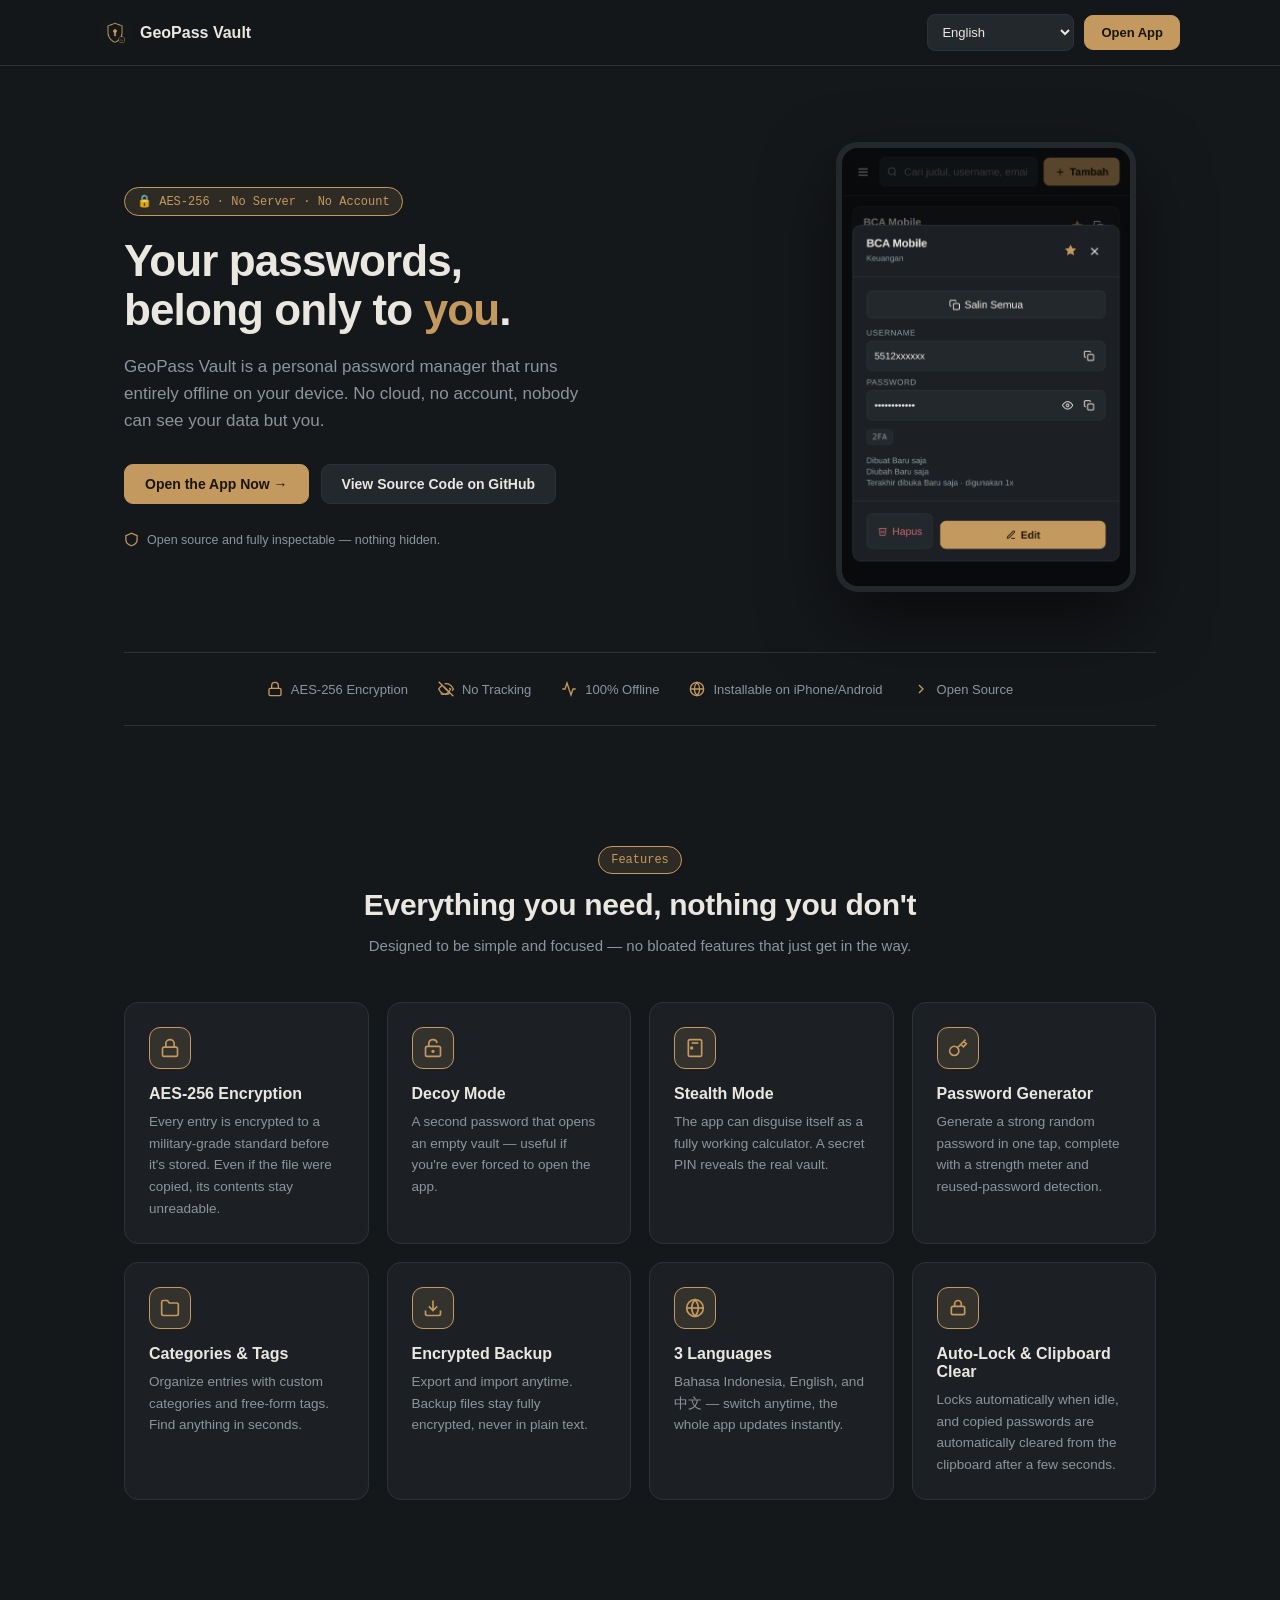
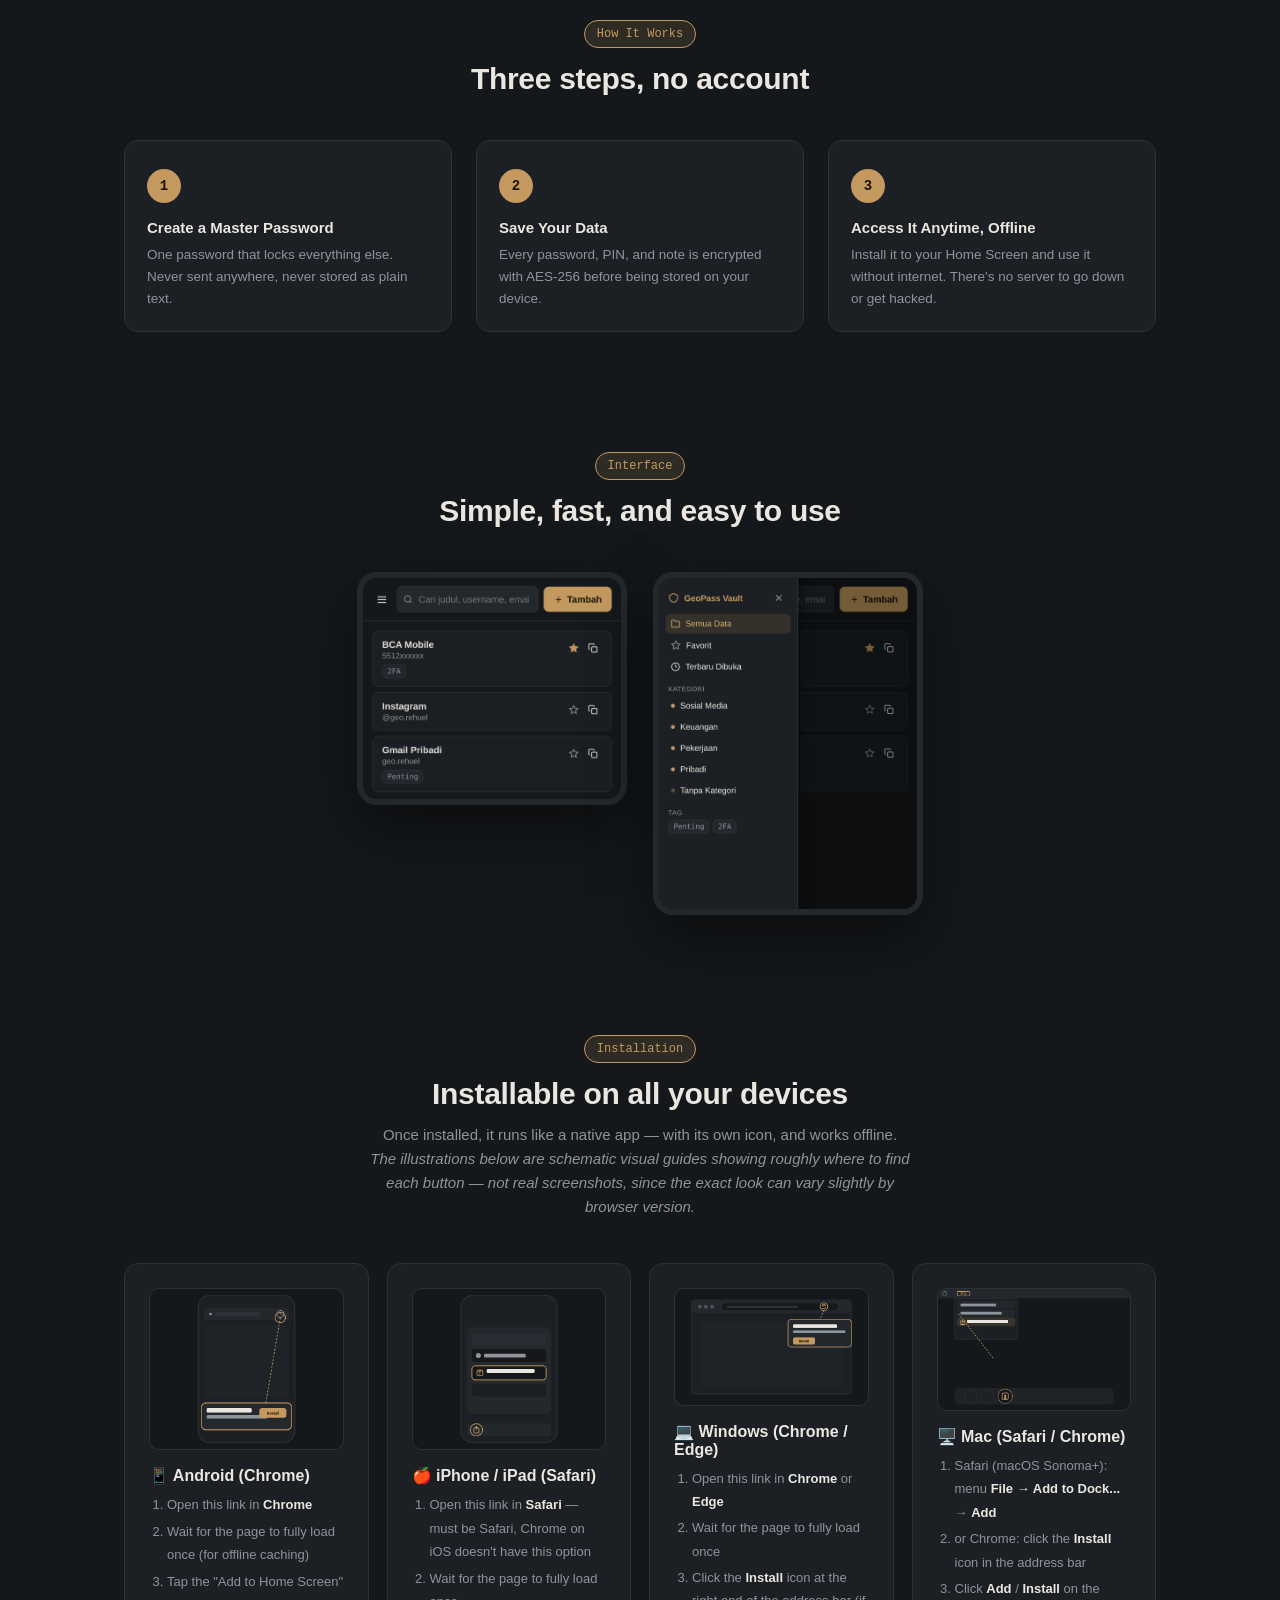
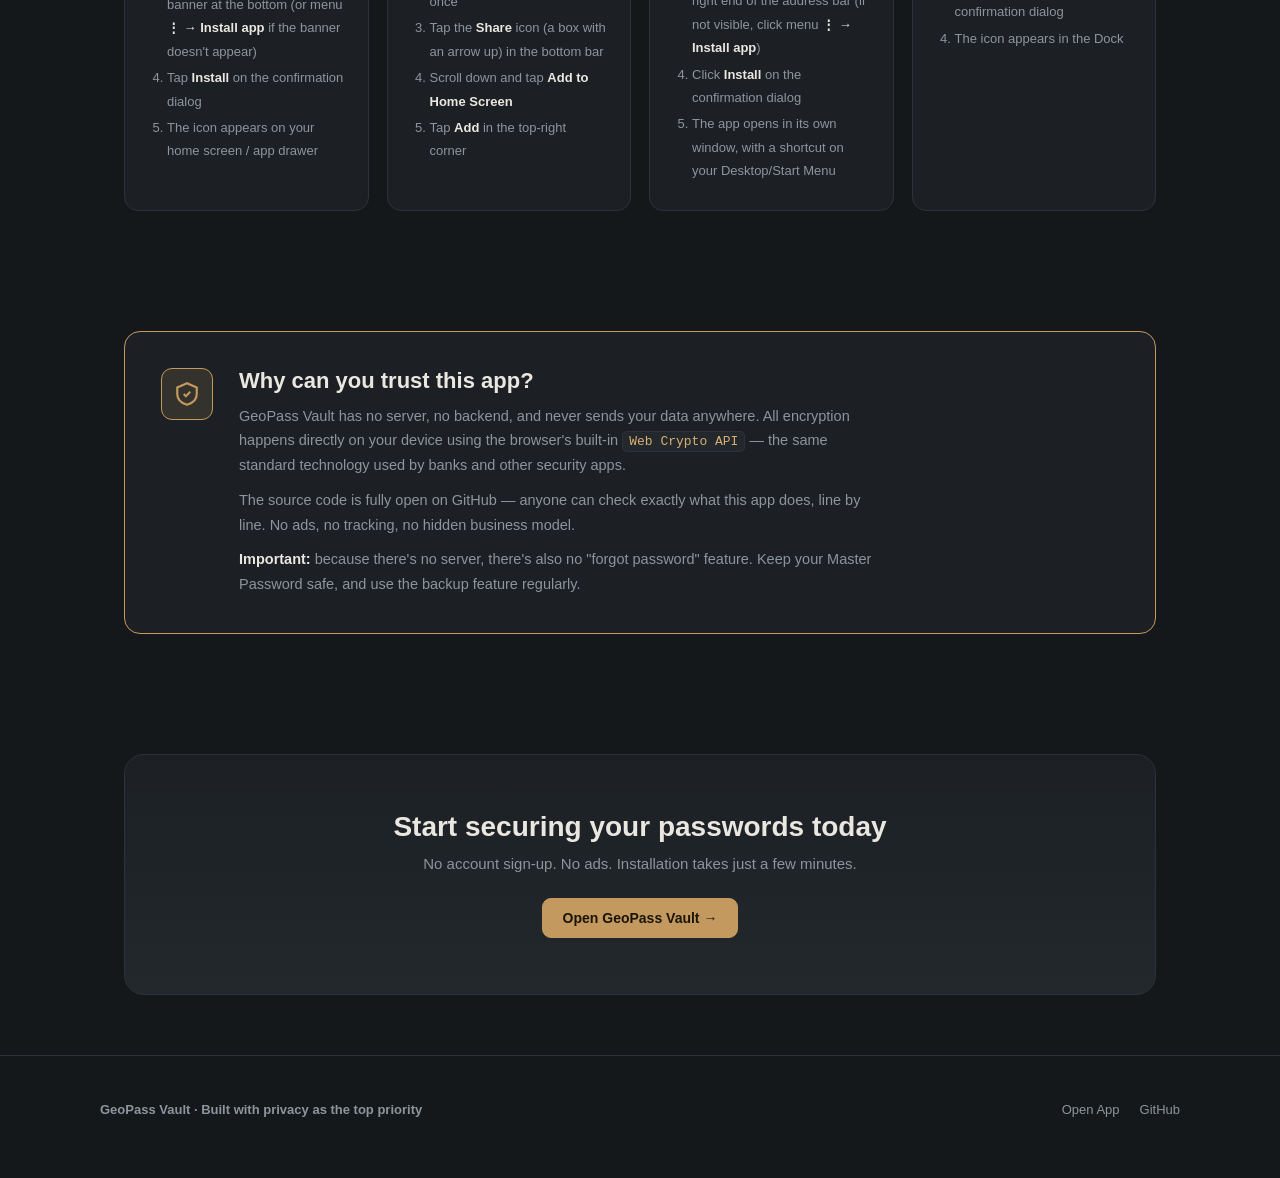
==== commit 96fcff37: "Add files via upload" ====
--- a/landing.html
+++ b/landing.html
@@ -68,6 +68,9 @@
 .install-steps{margin:0;padding-left:18px;color:var(--text-muted);font-size:13px;line-height:1.8;}
 .install-steps li{margin-bottom:3px;}
 .install-steps strong{color:var(--text);font-weight:600;}
+.install-illustration-note{font-size:12px;color:var(--text-muted);margin-top:14px;font-style:italic;max-width:600px;margin-left:auto;margin-right:auto;}
+.install-illustration{width:100%;border-radius:10px;border:1px solid var(--border);margin-bottom:16px;display:block;}
+.install-card{display:flex;flex-direction:column;}
 
 /* How it works */
 .steps{display:flex;gap:24px;flex-wrap:wrap;counter-reset:step;}
@@ -232,38 +235,50 @@
       <div class="eyebrow" data-i18n="instalasi_eyebrow">Instalasi</div>
       <h2 data-i18n="instalasi_title">Bisa diinstal di semua perangkat Anda</h2>
       <p data-i18n="instalasi_sub">Sekali diinstal, aplikasi berjalan seperti aplikasi native — dengan ikonnya sendiri, dan bisa dipakai offline.</p>
+      <p class="install-illustration-note" data-i18n="install_illustration_note">Ilustrasi di bawah adalah panduan visual skematik untuk menunjukkan letak tombol yang perlu dicari — bukan screenshot asli, karena tampilan persis bisa sedikit berbeda tergantung versi browser Anda.</p>
     </div>
     <div class="feature-grid">
-      <div class="feature-card">
+      <div class="feature-card install-card">
+        <img src="landing-assets/install-android.png" alt="Ilustrasi instalasi Android" class="install-illustration">
         <h3 data-i18n="install_android_title">📱 Android (Chrome)</h3>
         <ol class="install-steps" data-i18n="install_android_steps">
           <li>Buka link ini di <strong>Chrome</strong></li>
-          <li>Tap banner "Tambahkan ke Layar Utama" di bawah layar (atau menu <strong>⋮ → Instal aplikasi</strong>)</li>
-          <li>Tap <strong>Instal</strong></li>
+          <li>Tunggu halaman termuat penuh sekali (untuk cache offline)</li>
+          <li>Tap banner "Tambahkan ke Layar Utama" di bawah layar (atau menu <strong>⋮ → Instal aplikasi</strong> jika banner tidak muncul)</li>
+          <li>Tap <strong>Instal</strong> pada dialog konfirmasi</li>
+          <li>Ikon muncul di layar utama / app drawer</li>
         </ol>
       </div>
-      <div class="feature-card">
+      <div class="feature-card install-card">
+        <img src="landing-assets/install-ios.png" alt="Ilustrasi instalasi iPhone" class="install-illustration">
         <h3 data-i18n="install_ios_title">🍎 iPhone / iPad (Safari)</h3>
         <ol class="install-steps" data-i18n="install_ios_steps">
-          <li>Buka link ini di <strong>Safari</strong> (wajib Safari)</li>
-          <li>Tap ikon <strong>Share</strong> (kotak dengan panah ke atas)</li>
-          <li>Tap <strong>Add to Home Screen</strong> → <strong>Add</strong></li>
+          <li>Buka link ini di <strong>Safari</strong> — wajib Safari, Chrome di iOS tidak punya opsi ini</li>
+          <li>Tunggu halaman termuat penuh sekali</li>
+          <li>Tap ikon <strong>Share</strong> (kotak dengan panah ke atas) di bar bawah</li>
+          <li>Scroll dan tap <strong>Add to Home Screen</strong></li>
+          <li>Tap <strong>Add</strong> di pojok kanan atas</li>
         </ol>
       </div>
-      <div class="feature-card">
+      <div class="feature-card install-card">
+        <img src="landing-assets/install-windows.png" alt="Ilustrasi instalasi Windows" class="install-illustration">
         <h3 data-i18n="install_win_title">💻 Windows (Chrome / Edge)</h3>
         <ol class="install-steps" data-i18n="install_win_steps">
           <li>Buka link ini di <strong>Chrome</strong> atau <strong>Edge</strong></li>
-          <li>Klik ikon <strong>Install</strong> di address bar (atau menu <strong>⋮ → Instal aplikasi</strong>)</li>
-          <li>Klik <strong>Install</strong></li>
+          <li>Tunggu halaman termuat penuh sekali</li>
+          <li>Klik ikon <strong>Install</strong> di ujung kanan address bar (kalau tidak terlihat, klik menu <strong>⋮ → Instal aplikasi</strong>)</li>
+          <li>Klik <strong>Install</strong> pada dialog konfirmasi</li>
+          <li>Aplikasi terbuka di jendelanya sendiri, shortcut muncul di Desktop/Start Menu</li>
         </ol>
       </div>
-      <div class="feature-card">
+      <div class="feature-card install-card">
+        <img src="landing-assets/install-mac.png" alt="Ilustrasi instalasi Mac" class="install-illustration">
         <h3 data-i18n="install_mac_title">🖥️ Mac (Safari / Chrome)</h3>
         <ol class="install-steps" data-i18n="install_mac_steps">
-          <li>Safari: menu <strong>File → Add to Dock...</strong></li>
-          <li>atau Chrome: ikon <strong>Install</strong> di address bar</li>
-          <li>Klik <strong>Add</strong> / <strong>Install</strong></li>
+          <li>Safari (macOS Sonoma+): menu <strong>File → Add to Dock...</strong> → <strong>Add</strong></li>
+          <li>atau Chrome: klik ikon <strong>Install</strong> di address bar</li>
+          <li>Klik <strong>Add</strong> / <strong>Install</strong> pada dialog konfirmasi</li>
+          <li>Ikon muncul di Dock</li>
         </ol>
       </div>
     </div>
@@ -340,13 +355,14 @@
     instalasi_title: "Bisa diinstal di semua perangkat Anda",
     instalasi_sub: "Sekali diinstal, aplikasi berjalan seperti aplikasi native — dengan ikonnya sendiri, dan bisa dipakai offline.",
     install_android_title: "📱 Android (Chrome)",
-    install_android_steps: '<li>Buka link ini di <strong>Chrome</strong></li><li>Tap banner "Tambahkan ke Layar Utama" di bawah layar (atau menu <strong>⋮ → Instal aplikasi</strong>)</li><li>Tap <strong>Instal</strong></li>',
+    install_illustration_note: "Ilustrasi di bawah adalah panduan visual skematik untuk menunjukkan letak tombol yang perlu dicari — bukan screenshot asli, karena tampilan persis bisa sedikit berbeda tergantung versi browser Anda.",
+    install_android_steps: '<li>Buka link ini di <strong>Chrome</strong></li><li>Tunggu halaman termuat penuh sekali (untuk cache offline)</li><li>Tap banner "Tambahkan ke Layar Utama" di bawah layar (atau menu <strong>⋮ → Instal aplikasi</strong> jika banner tidak muncul)</li><li>Tap <strong>Instal</strong> pada dialog konfirmasi</li><li>Ikon muncul di layar utama / app drawer</li>',
     install_ios_title: "🍎 iPhone / iPad (Safari)",
-    install_ios_steps: '<li>Buka link ini di <strong>Safari</strong> (wajib Safari)</li><li>Tap ikon <strong>Share</strong> (kotak dengan panah ke atas)</li><li>Tap <strong>Add to Home Screen</strong> → <strong>Add</strong></li>',
+    install_ios_steps: '<li>Buka link ini di <strong>Safari</strong> — wajib Safari, Chrome di iOS tidak punya opsi ini</li><li>Tunggu halaman termuat penuh sekali</li><li>Tap ikon <strong>Share</strong> (kotak dengan panah ke atas) di bar bawah</li><li>Scroll dan tap <strong>Add to Home Screen</strong></li><li>Tap <strong>Add</strong> di pojok kanan atas</li>',
     install_win_title: "💻 Windows (Chrome / Edge)",
-    install_win_steps: '<li>Buka link ini di <strong>Chrome</strong> atau <strong>Edge</strong></li><li>Klik ikon <strong>Install</strong> di address bar (atau menu <strong>⋮ → Instal aplikasi</strong>)</li><li>Klik <strong>Install</strong></li>',
+    install_win_steps: '<li>Buka link ini di <strong>Chrome</strong> atau <strong>Edge</strong></li><li>Tunggu halaman termuat penuh sekali</li><li>Klik ikon <strong>Install</strong> di ujung kanan address bar (kalau tidak terlihat, klik menu <strong>⋮ → Instal aplikasi</strong>)</li><li>Klik <strong>Install</strong> pada dialog konfirmasi</li><li>Aplikasi terbuka di jendelanya sendiri, shortcut muncul di Desktop/Start Menu</li>',
     install_mac_title: "🖥️ Mac (Safari / Chrome)",
-    install_mac_steps: '<li>Safari: menu <strong>File → Add to Dock...</strong></li><li>atau Chrome: ikon <strong>Install</strong> di address bar</li><li>Klik <strong>Add</strong> / <strong>Install</strong></li>',
+    install_mac_steps: '<li>Safari (macOS Sonoma+): menu <strong>File → Add to Dock...</strong> → <strong>Add</strong></li><li>atau Chrome: klik ikon <strong>Install</strong> di address bar</li><li>Klik <strong>Add</strong> / <strong>Install</strong> pada dialog konfirmasi</li><li>Ikon muncul di Dock</li>',
     keamanan_title: "Kenapa Anda bisa percaya aplikasi ini?",
     keamanan_p1: 'GeoPass Vault tidak punya server, tidak punya backend, dan tidak pernah mengirim data Anda kemana pun. Semua enkripsi terjadi langsung di perangkat Anda menggunakan <code>Web Crypto API</code> bawaan browser — teknologi standar yang sama dipakai oleh bank dan aplikasi keamanan lainnya.',
     keamanan_p2: "Kode sumbernya terbuka sepenuhnya di GitHub — siapa pun bisa memeriksa persis apa yang dilakukan aplikasi ini, baris demi baris. Tidak ada iklan, tidak ada pelacakan, tidak ada model bisnis tersembunyi.",
@@ -393,13 +409,14 @@
     instalasi_title: "Installable on all your devices",
     instalasi_sub: "Once installed, it runs like a native app — with its own icon, and works offline.",
     install_android_title: "📱 Android (Chrome)",
-    install_android_steps: '<li>Open this link in <strong>Chrome</strong></li><li>Tap the "Add to Home Screen" banner at the bottom (or menu <strong>⋮ → Install app</strong>)</li><li>Tap <strong>Install</strong></li>',
+    install_illustration_note: "The illustrations below are schematic visual guides showing roughly where to find each button — not real screenshots, since the exact look can vary slightly by browser version.",
+    install_android_steps: '<li>Open this link in <strong>Chrome</strong></li><li>Wait for the page to fully load once (for offline caching)</li><li>Tap the "Add to Home Screen" banner at the bottom (or menu <strong>⋮ → Install app</strong> if the banner doesn\'t appear)</li><li>Tap <strong>Install</strong> on the confirmation dialog</li><li>The icon appears on your home screen / app drawer</li>',
     install_ios_title: "🍎 iPhone / iPad (Safari)",
-    install_ios_steps: '<li>Open this link in <strong>Safari</strong> (must be Safari)</li><li>Tap the <strong>Share</strong> icon (a box with an arrow up)</li><li>Tap <strong>Add to Home Screen</strong> → <strong>Add</strong></li>',
+    install_ios_steps: '<li>Open this link in <strong>Safari</strong> \u2014 must be Safari, Chrome on iOS doesn\'t have this option</li><li>Wait for the page to fully load once</li><li>Tap the <strong>Share</strong> icon (a box with an arrow up) in the bottom bar</li><li>Scroll down and tap <strong>Add to Home Screen</strong></li><li>Tap <strong>Add</strong> in the top-right corner</li>',
     install_win_title: "💻 Windows (Chrome / Edge)",
-    install_win_steps: '<li>Open this link in <strong>Chrome</strong> or <strong>Edge</strong></li><li>Click the <strong>Install</strong> icon in the address bar (or menu <strong>⋮ → Install app</strong>)</li><li>Click <strong>Install</strong></li>',
+    install_win_steps: '<li>Open this link in <strong>Chrome</strong> or <strong>Edge</strong></li><li>Wait for the page to fully load once</li><li>Click the <strong>Install</strong> icon at the right end of the address bar (if not visible, click menu <strong>⋮ → Install app</strong>)</li><li>Click <strong>Install</strong> on the confirmation dialog</li><li>The app opens in its own window, with a shortcut on your Desktop/Start Menu</li>',
     install_mac_title: "🖥️ Mac (Safari / Chrome)",
-    install_mac_steps: '<li>Safari: menu <strong>File → Add to Dock...</strong></li><li>or Chrome: the <strong>Install</strong> icon in the address bar</li><li>Click <strong>Add</strong> / <strong>Install</strong></li>',
+    install_mac_steps: '<li>Safari (macOS Sonoma+): menu <strong>File → Add to Dock...</strong> → <strong>Add</strong></li><li>or Chrome: click the <strong>Install</strong> icon in the address bar</li><li>Click <strong>Add</strong> / <strong>Install</strong> on the confirmation dialog</li><li>The icon appears in the Dock</li>',
     keamanan_title: "Why can you trust this app?",
     keamanan_p1: 'GeoPass Vault has no server, no backend, and never sends your data anywhere. All encryption happens directly on your device using the browser\'s built-in <code>Web Crypto API</code> — the same standard technology used by banks and other security apps.',
     keamanan_p2: "The source code is fully open on GitHub — anyone can check exactly what this app does, line by line. No ads, no tracking, no hidden business model.",
@@ -446,13 +463,14 @@
     instalasi_title: "可安装在您的所有设备上",
     instalasi_sub: "安装后即像原生应用一样运行——拥有自己的图标，并可离线使用。",
     install_android_title: "📱 Android（Chrome）",
-    install_android_steps: '<li>用 <strong>Chrome</strong> 打开此链接</li><li>点击屏幕底部的“添加到主屏幕”提示（或菜单 <strong>⋮ → 安装应用</strong>）</li><li>点击<strong>安装</strong></li>',
+    install_illustration_note: "下方为示意性视觉指南，用于说明大致按钮位置——并非真实截图，因为具体界面可能因浏览器版本略有不同。",
+    install_android_steps: '<li>用 <strong>Chrome</strong> 打开此链接</li><li>等待页面完全加载一次（以便离线缓存）</li><li>点击屏幕底部的“添加到主屏幕”提示（如果没有出现，可点击菜单 <strong>⋮ → 安装应用</strong>）</li><li>在确认对话框中点击<strong>安装</strong></li><li>图标将出现在主屏幕/应用抽屉中</li>',
     install_ios_title: "🍎 iPhone / iPad（Safari）",
-    install_ios_steps: '<li>用 <strong>Safari</strong> 打开此链接（必须是 Safari）</li><li>点击 <strong>分享</strong> 图标（带向上箭头的方框）</li><li>点击 <strong>添加到主屏幕</strong> → <strong>添加</strong></li>',
+    install_ios_steps: '<li>用 <strong>Safari</strong> 打开此链接——必须是 Safari，iOS 上的 Chrome 没有此选项</li><li>等待页面完全加载一次</li><li>点击底部工具栏中的 <strong>分享</strong> 图标（带向上箭头的方框）</li><li>向下滚动并点击 <strong>添加到主屏幕</strong></li><li>点击右上角的 <strong>添加</strong></li>',
     install_win_title: "💻 Windows（Chrome / Edge）",
-    install_win_steps: '<li>用 <strong>Chrome</strong> 或 <strong>Edge</strong> 打开此链接</li><li>点击地址栏中的<strong>安装</strong>图标（或菜单 <strong>⋮ → 安装应用</strong>）</li><li>点击<strong>安装</strong></li>',
+    install_win_steps: '<li>用 <strong>Chrome</strong> 或 <strong>Edge</strong> 打开此链接</li><li>等待页面完全加载一次</li><li>点击地址栏最右侧的<strong>安装</strong>图标（如果看不到，点击菜单 <strong>⋮ → 安装应用</strong>）</li><li>在确认对话框中点击<strong>安装</strong></li><li>应用将在自己的窗口中打开，并在桌面/开始菜单中生成快捷方式</li>',
     install_mac_title: "🖥️ Mac（Safari / Chrome）",
-    install_mac_steps: '<li>Safari：菜单 <strong>文件 → 添加到程序坞...</strong></li><li>或 Chrome：地址栏中的<strong>安装</strong>图标</li><li>点击<strong>添加</strong> / <strong>安装</strong></li>',
+    install_mac_steps: '<li>Safari（macOS Sonoma 及以上）：菜单 <strong>文件 → 添加到程序坞...</strong> → <strong>添加</strong></li><li>或 Chrome：点击地址栏中的<strong>安装</strong>图标</li><li>在确认对话框中点击<strong>添加</strong> / <strong>安装</strong></li><li>图标将出现在程序坞中</li>',
     keamanan_title: "为什么可以信任这款应用？",
     keamanan_p1: 'GeoPass Vault 没有服务器，没有后端，也从不将您的数据发送到任何地方。所有加密都直接在您的设备上使用浏览器内置的 <code>Web Crypto API</code> 完成——这与银行和其他安全应用采用的标准技术相同。',
     keamanan_p2: "源代码在 GitHub 上完全开放——任何人都可以逐行检查这款应用究竟做了什么。没有广告，没有追踪，没有隐藏的商业模式。",
